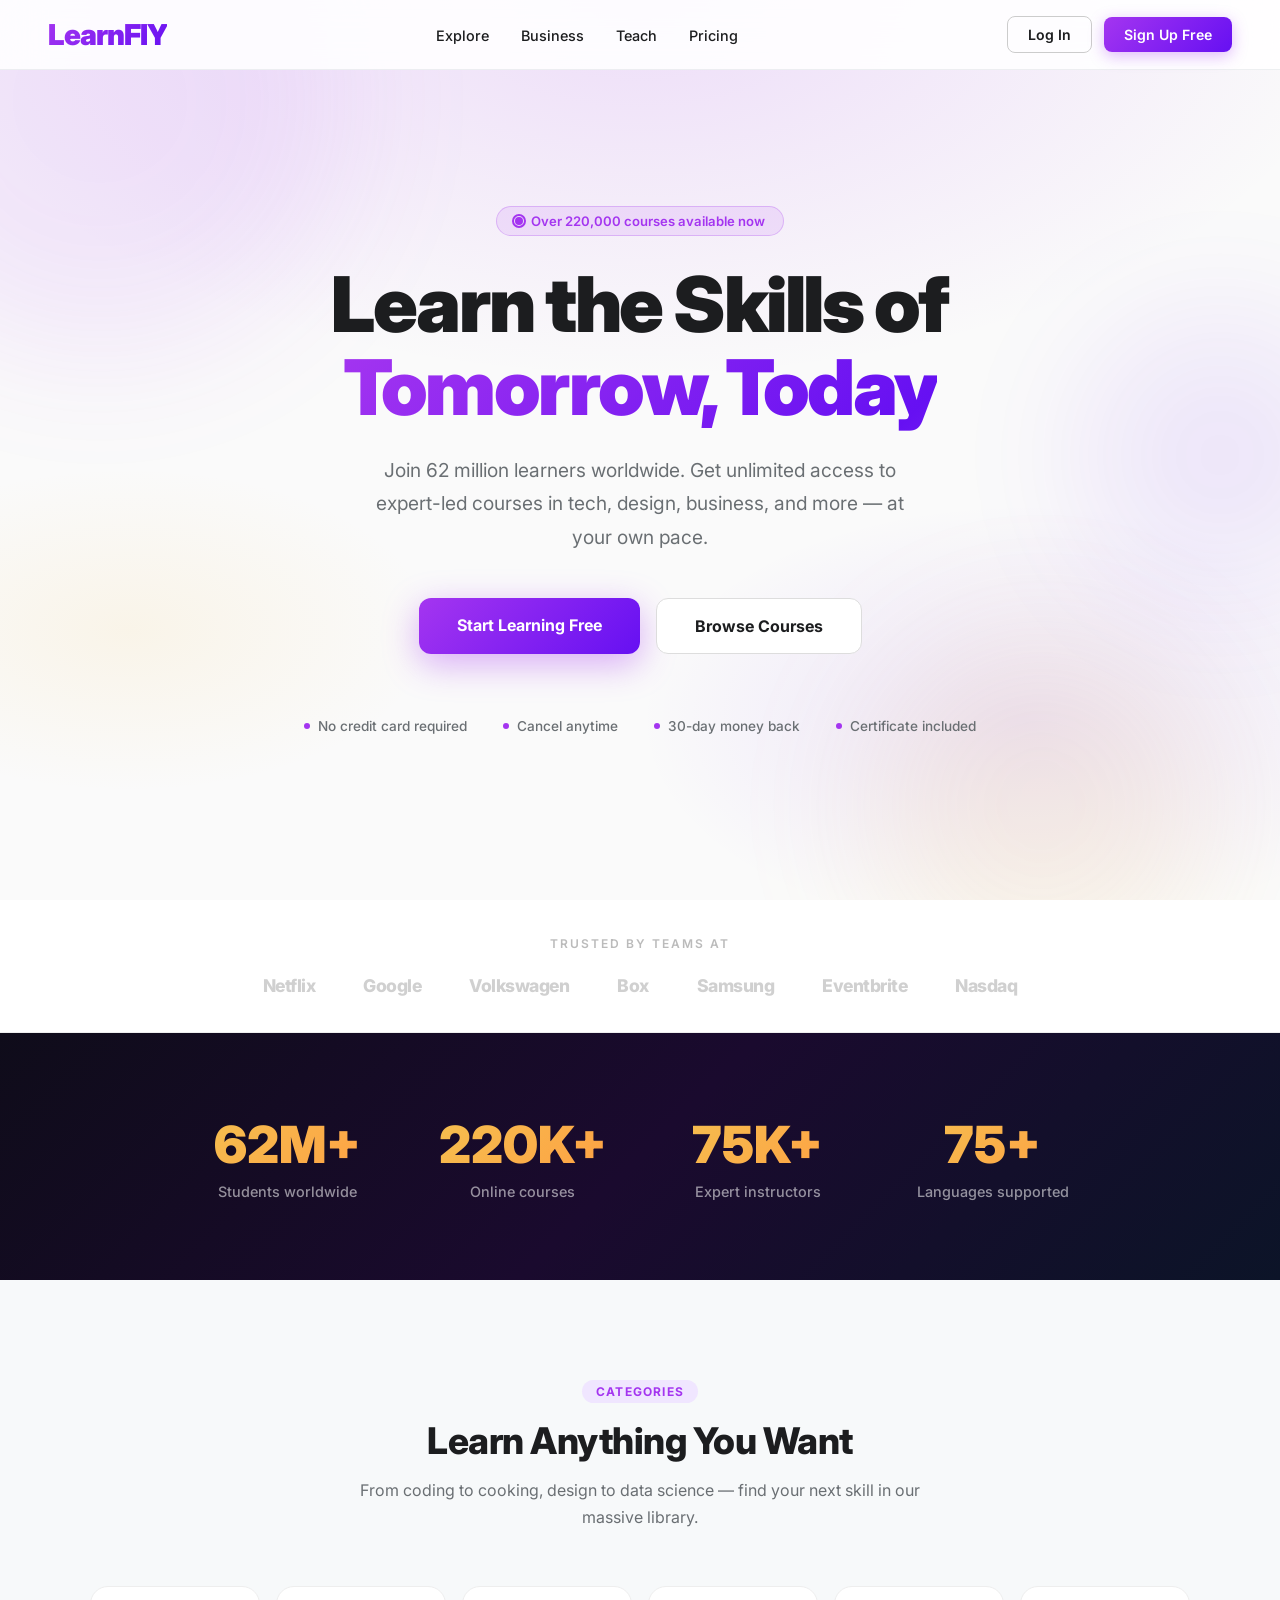
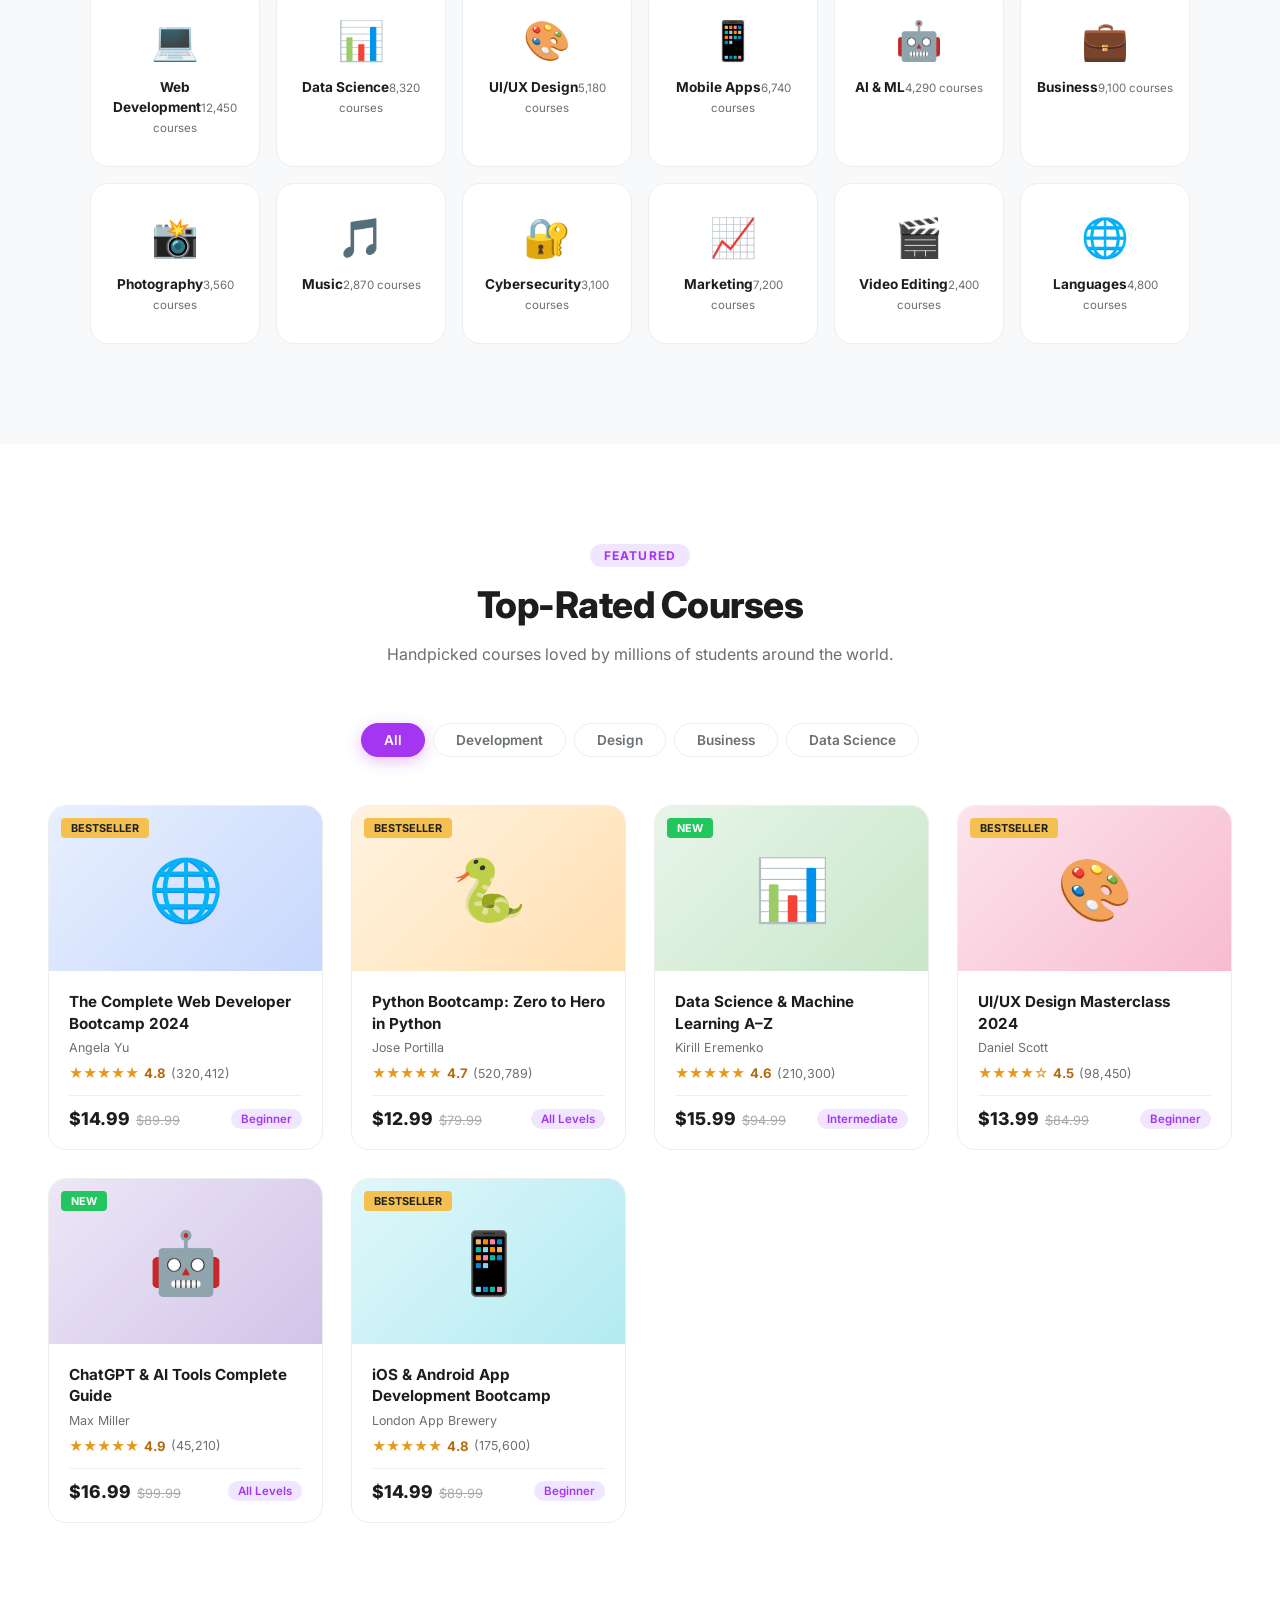
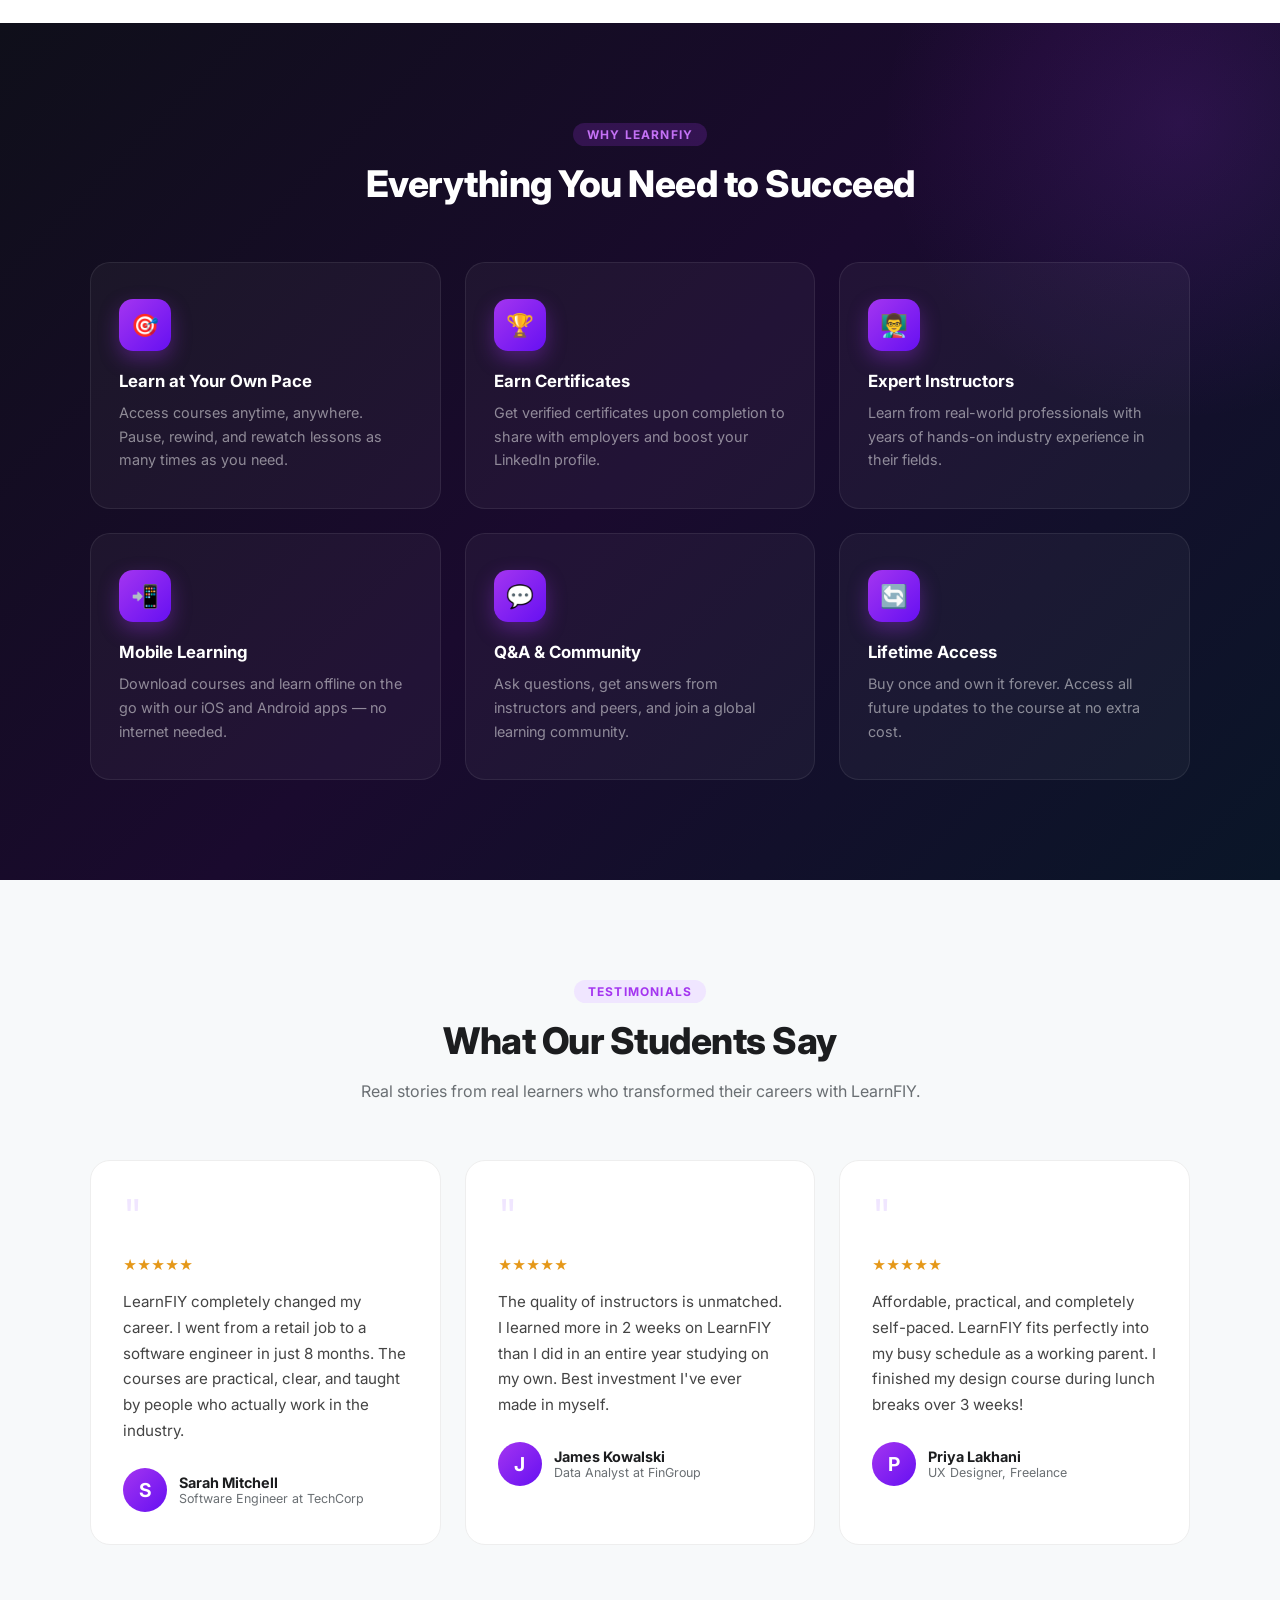
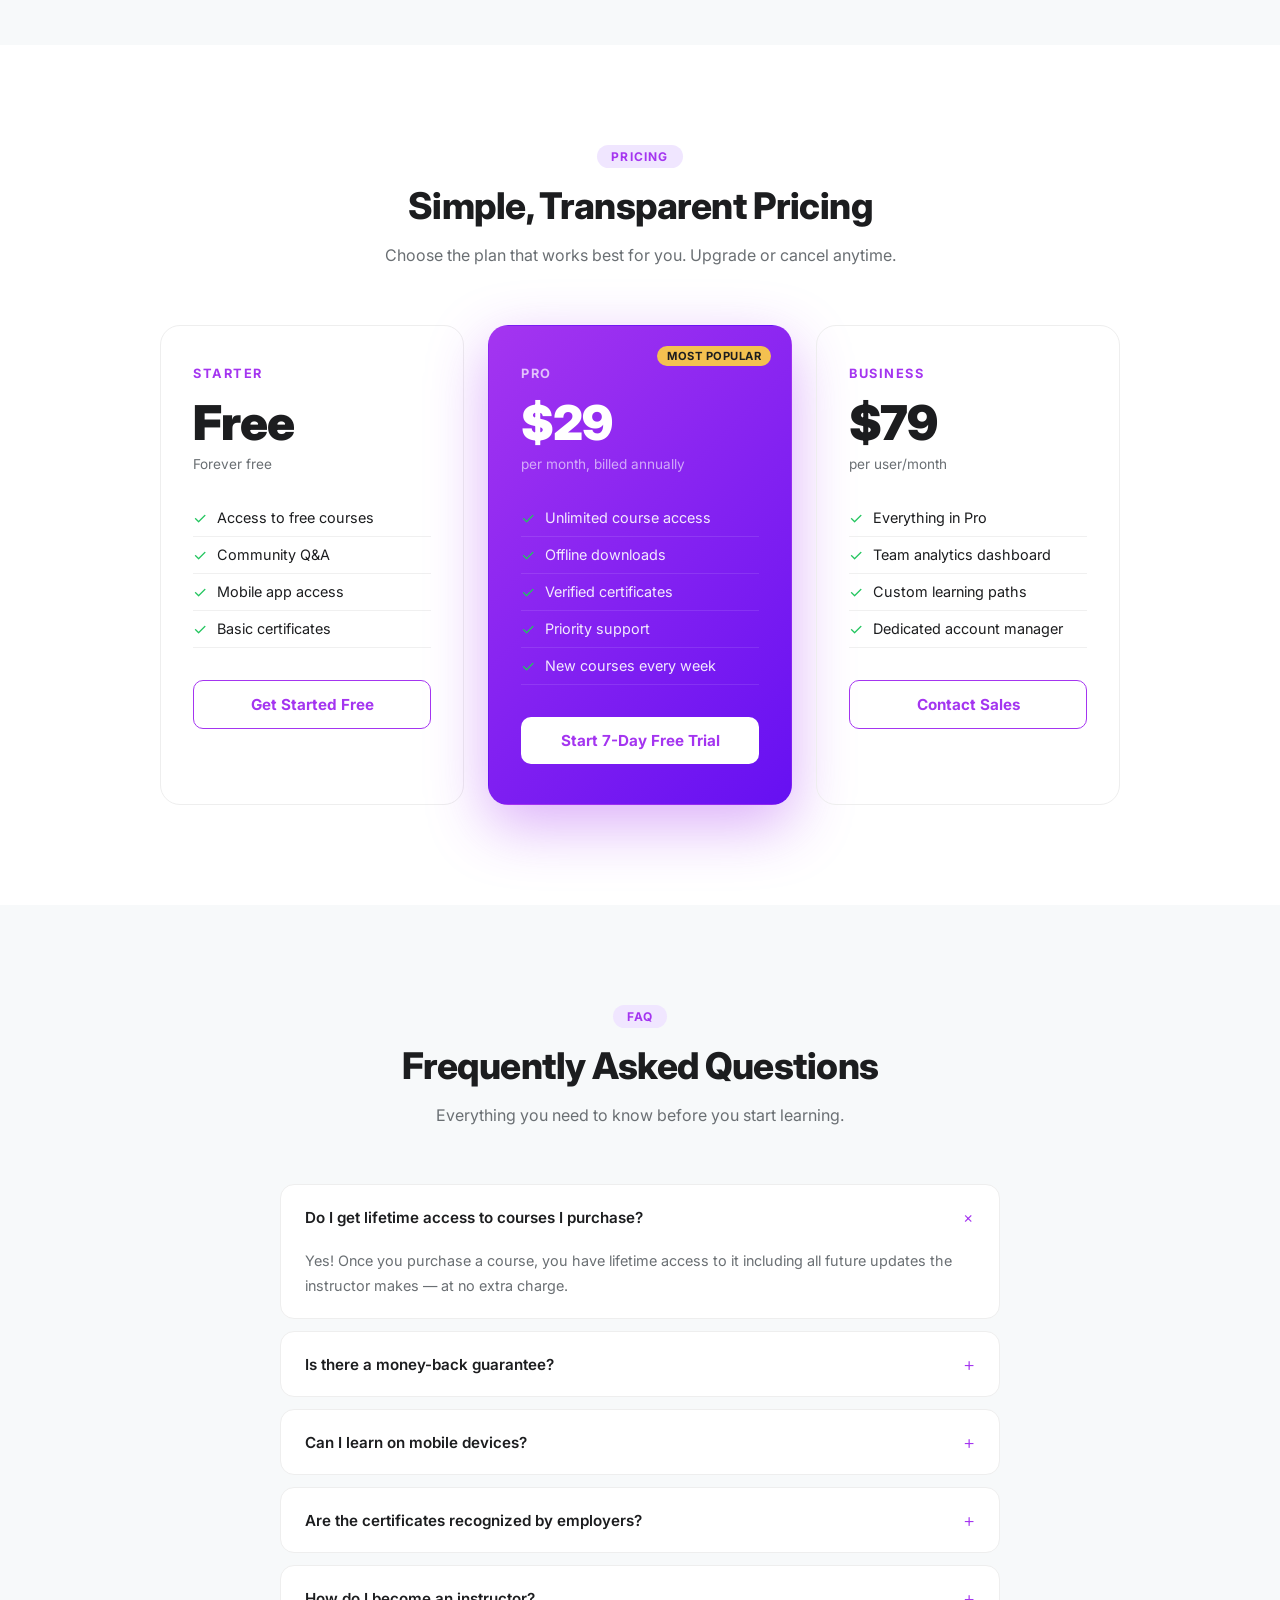
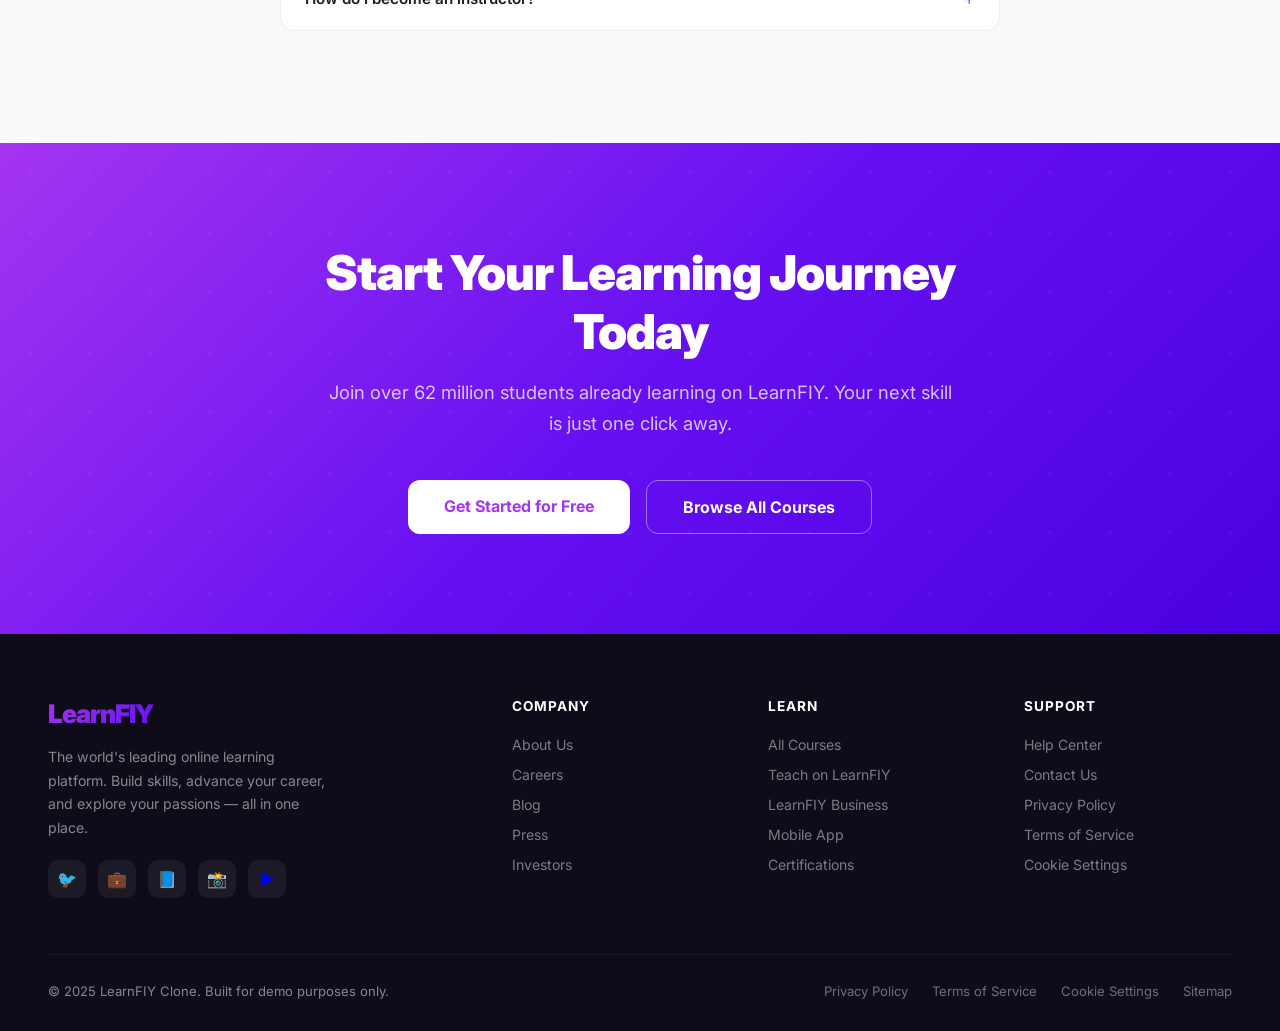
==== index.html @ b239e1ba "Organize project: move assets and pages, extract CSS/JS" ====
<!DOCTYPE html>
<html lang="en">
<head>
  <meta charset="UTF-8" />
  <meta name="viewport" content="width=device-width, initial-scale=1.0"/>
  <title>LearnFIY – Learn Without Limits</title>
  <link href="https://fonts.googleapis.com/css2?family=Inter:wght@300;400;500;600;700;800;900&display=swap" rel="stylesheet"/>
  <link rel="stylesheet" href="assets/css/styles.css">
</head>
<body>
  <nav>
    <div class="logo">LearnFIY</div>
    <ul class="nav-center">
      <li><a href="#">Explore</a></li>
      <li><a href="#">Business</a></li>
      <li><a href="#">Teach</a></li>
      <li><a href="#">Pricing</a></li>
    </ul>
    <div class="nav-right">
      <a href="pages/signup-login.html" class="btn btn-ghost">Log In</a>
      <a href="pages/signup-login.html" class="btn btn-purple">Sign Up Free</a>
    </div>
  </nav>
  <section class="hero">
    <div class="hero-bg"></div>
    <div class="blob blob-1"></div>
    <div class="blob blob-2"></div>
    <div class="blob blob-3"></div>
    <div class="hero-content">
      <div class="hero-badge">
        <span class="badge-dot"></span>
        Over 220,000 courses available now
      </div>
      <h1>Learn the Skills of<br/><span class="gradient-text">Tomorrow, Today</span></h1>
      <p>Join 62 million learners worldwide. Get unlimited access to expert-led courses in tech, design, business, and more — at your own pace.</p>
      <div class="hero-cta">
        <a href="pages/signup-login.html" class="btn-hero btn-hero-primary">Start Learning Free</a>
        <button class="btn-hero btn-hero-secondary">Browse Courses</button>
      </div>
      <div class="hero-trust">
        <div class="trust-item"><span class="trust-dot"></span> No credit card required</div>
        <div class="trust-item"><span class="trust-dot"></span> Cancel anytime</div>
        <div class="trust-item"><span class="trust-dot"></span> 30-day money back</div>
        <div class="trust-item"><span class="trust-dot"></span> Certificate included</div>
      </div>
    </div>
  </section>
  <section class="logos">
    <p class="logos-label">Trusted by teams at</p>
    <div class="logo-track">
      <span class="logo-item">Netflix</span>
      <span class="logo-item">Google</span>
      <span class="logo-item">Volkswagen</span>
      <span class="logo-item">Box</span>
      <span class="logo-item">Samsung</span>
      <span class="logo-item">Eventbrite</span>
      <span class="logo-item">Nasdaq</span>
    </div>
  </section>
  <section class="stats">
    <div class="stats-inner">
      <div class="stat-item"><h2>62M+</h2><p>Students worldwide</p></div>
      <div class="stat-item"><h2>220K+</h2><p>Online courses</p></div>
      <div class="stat-item"><h2>75K+</h2><p>Expert instructors</p></div>
      <div class="stat-item"><h2>75+</h2><p>Languages supported</p></div>
    </div>
  </section>
  <section class="categories">
    <div class="section-header">
      <span class="section-tag">Categories</span>
      <h2>Learn Anything You Want</h2>
      <p>From coding to cooking, design to data science — find your next skill in our massive library.</p>
    </div>
    <div class="category-grid">
      <div class="cat-card"><span class="cat-icon">💻</span><span class="cat-name">Web Development</span><span class="cat-count">12,450 courses</span></div>
      <div class="cat-card"><span class="cat-icon">📊</span><span class="cat-name">Data Science</span><span class="cat-count">8,320 courses</span></div>
      <div class="cat-card"><span class="cat-icon">🎨</span><span class="cat-name">UI/UX Design</span><span class="cat-count">5,180 courses</span></div>
      <div class="cat-card"><span class="cat-icon">📱</span><span class="cat-name">Mobile Apps</span><span class="cat-count">6,740 courses</span></div>
      <div class="cat-card"><span class="cat-icon">🤖</span><span class="cat-name">AI & ML</span><span class="cat-count">4,290 courses</span></div>
      <div class="cat-card"><span class="cat-icon">💼</span><span class="cat-name">Business</span><span class="cat-count">9,100 courses</span></div>
      <div class="cat-card"><span class="cat-icon">📸</span><span class="cat-name">Photography</span><span class="cat-count">3,560 courses</span></div>
      <div class="cat-card"><span class="cat-icon">🎵</span><span class="cat-name">Music</span><span class="cat-count">2,870 courses</span></div>
      <div class="cat-card"><span class="cat-icon">🔐</span><span class="cat-name">Cybersecurity</span><span class="cat-count">3,100 courses</span></div>
      <div class="cat-card"><span class="cat-icon">📈</span><span class="cat-name">Marketing</span><span class="cat-count">7,200 courses</span></div>
      <div class="cat-card"><span class="cat-icon">🎬</span><span class="cat-name">Video Editing</span><span class="cat-count">2,400 courses</span></div>
      <div class="cat-card"><span class="cat-icon">🌐</span><span class="cat-name">Languages</span><span class="cat-count">4,800 courses</span></div>
    </div>
  </section>
  <section class="courses">
    <div class="section-header">
      <span class="section-tag">Featured</span>
      <h2>Top-Rated Courses</h2>
      <p>Handpicked courses loved by millions of students around the world.</p>
    </div>
    <div class="courses-tabs">
      <button class="tab-btn active">All</button>
      <button class="tab-btn">Development</button>
      <button class="tab-btn">Design</button>
      <button class="tab-btn">Business</button>
      <button class="tab-btn">Data Science</button>
    </div>
    <div class="course-grid">

      <div class="course-card">
        <div class="course-thumb" style="background: linear-gradient(135deg,#e8f0fe,#c7d7fd);">
          <span class="badge-bestseller">Bestseller</span>🌐
        </div>
        <div class="course-info">
          <h3>The Complete Web Developer Bootcamp 2024</h3>
          <p class="instructor">Angela Yu</p>
          <div class="rating">
            <span class="stars">★★★★★</span>
            <span class="rating-num">4.8</span>
            <span class="rating-count">(320,412)</span>
          </div>
          <div class="course-footer">
            <div><span class="price">$14.99</span><span class="price-old">$89.99</span></div>
            <span class="course-level">Beginner</span>
          </div>
        </div>
      </div>

      <div class="course-card">
        <div class="course-thumb" style="background: linear-gradient(135deg,#fff3e0,#ffe0b2);">
          <span class="badge-bestseller">Bestseller</span>🐍
        </div>
        <div class="course-info">
          <h3>Python Bootcamp: Zero to Hero in Python</h3>
          <p class="instructor">Jose Portilla</p>
          <div class="rating">
            <span class="stars">★★★★★</span>
            <span class="rating-num">4.7</span>
            <span class="rating-count">(520,789)</span>
          </div>
          <div class="course-footer">
            <div><span class="price">$12.99</span><span class="price-old">$79.99</span></div>
            <span class="course-level">All Levels</span>
          </div>
        </div>
      </div>

      <div class="course-card">
        <div class="course-thumb" style="background: linear-gradient(135deg,#e8f5e9,#c8e6c9);">
          <span class="badge-new">New</span>📊
        </div>
        <div class="course-info">
          <h3>Data Science & Machine Learning A–Z</h3>
          <p class="instructor">Kirill Eremenko</p>
          <div class="rating">
            <span class="stars">★★★★★</span>
            <span class="rating-num">4.6</span>
            <span class="rating-count">(210,300)</span>
          </div>
          <div class="course-footer">
            <div><span class="price">$15.99</span><span class="price-old">$94.99</span></div>
            <span class="course-level">Intermediate</span>
          </div>
        </div>
      </div>

      <div class="course-card">
        <div class="course-thumb" style="background: linear-gradient(135deg,#fce4ec,#f8bbd0);">
          <span class="badge-bestseller">Bestseller</span>🎨
        </div>
        <div class="course-info">
          <h3>UI/UX Design Masterclass 2024</h3>
          <p class="instructor">Daniel Scott</p>
          <div class="rating">
            <span class="stars">★★★★☆</span>
            <span class="rating-num">4.5</span>
            <span class="rating-count">(98,450)</span>
          </div>
          <div class="course-footer">
            <div><span class="price">$13.99</span><span class="price-old">$84.99</span></div>
            <span class="course-level">Beginner</span>
          </div>
        </div>
      </div>

      <div class="course-card">
        <div class="course-thumb" style="background: linear-gradient(135deg,#ede7f6,#d1c4e9);">
          <span class="badge-new">New</span>🤖
        </div>
        <div class="course-info">
          <h3>ChatGPT & AI Tools Complete Guide</h3>
          <p class="instructor">Max Miller</p>
          <div class="rating">
            <span class="stars">★★★★★</span>
            <span class="rating-num">4.9</span>
            <span class="rating-count">(45,210)</span>
          </div>
          <div class="course-footer">
            <div><span class="price">$16.99</span><span class="price-old">$99.99</span></div>
            <span class="course-level">All Levels</span>
          </div>
        </div>
      </div>

      <div class="course-card">
        <div class="course-thumb" style="background: linear-gradient(135deg,#e0f7fa,#b2ebf2);">
          <span class="badge-bestseller">Bestseller</span>📱
        </div>
        <div class="course-info">
          <h3>iOS & Android App Development Bootcamp</h3>
          <p class="instructor">London App Brewery</p>
          <div class="rating">
            <span class="stars">★★★★★</span>
            <span class="rating-num">4.8</span>
            <span class="rating-count">(175,600)</span>
          </div>
          <div class="course-footer">
            <div><span class="price">$14.99</span><span class="price-old">$89.99</span></div>
            <span class="course-level">Beginner</span>
          </div>
        </div>
      </div>

    </div>
  </section>
  <section class="features">
    <div class="section-header">
      <span class="section-tag">Why LearnFIY</span>
      <h2>Everything You Need to Succeed</h2>
    </div>
    <div class="feature-grid">
      <div class="feature-card">
        <div class="feature-icon">🎯</div>
        <h3>Learn at Your Own Pace</h3>
        <p>Access courses anytime, anywhere. Pause, rewind, and rewatch lessons as many times as you need.</p>
      </div>
      <div class="feature-card">
        <div class="feature-icon">🏆</div>
        <h3>Earn Certificates</h3>
        <p>Get verified certificates upon completion to share with employers and boost your LinkedIn profile.</p>
      </div>
      <div class="feature-card">
        <div class="feature-icon">👨‍🏫</div>
        <h3>Expert Instructors</h3>
        <p>Learn from real-world professionals with years of hands-on industry experience in their fields.</p>
      </div>
      <div class="feature-card">
        <div class="feature-icon">📲</div>
        <h3>Mobile Learning</h3>
        <p>Download courses and learn offline on the go with our iOS and Android apps — no internet needed.</p>
      </div>
      <div class="feature-card">
        <div class="feature-icon">💬</div>
        <h3>Q&A & Community</h3>
        <p>Ask questions, get answers from instructors and peers, and join a global learning community.</p>
      </div>
      <div class="feature-card">
        <div class="feature-icon">🔄</div>
        <h3>Lifetime Access</h3>
        <p>Buy once and own it forever. Access all future updates to the course at no extra cost.</p>
      </div>
    </div>
  </section>
  <section class="testimonials">
    <div class="section-header">
      <span class="section-tag">Testimonials</span>
      <h2>What Our Students Say</h2>
      <p>Real stories from real learners who transformed their careers with LearnFIY.</p>
    </div>
    <div class="testimonial-grid">

      <div class="testimonial-card">
        <div class="quote-icon">"</div>
        <div class="testimonial-stars">★★★★★</div>
        <p>LearnFIY completely changed my career. I went from a retail job to a software engineer in just 8 months. The courses are practical, clear, and taught by people who actually work in the industry.</p>
        <div class="testimonial-author">
          <div class="author-avatar">S</div>
          <div>
            <div class="author-name">Sarah Mitchell</div>
            <div class="author-role">Software Engineer at TechCorp</div>
          </div>
        </div>
      </div>

      <div class="testimonial-card">
        <div class="quote-icon">"</div>
        <div class="testimonial-stars">★★★★★</div>
        <p>The quality of instructors is unmatched. I learned more in 2 weeks on LearnFIY than I did in an entire year studying on my own. Best investment I've ever made in myself.</p>
        <div class="testimonial-author">
          <div class="author-avatar">J</div>
          <div>
            <div class="author-name">James Kowalski</div>
            <div class="author-role">Data Analyst at FinGroup</div>
          </div>
        </div>
      </div>

      <div class="testimonial-card">
        <div class="quote-icon">"</div>
        <div class="testimonial-stars">★★★★★</div>
        <p>Affordable, practical, and completely self-paced. LearnFIY fits perfectly into my busy schedule as a working parent. I finished my design course during lunch breaks over 3 weeks!</p>
        <div class="testimonial-author">
          <div class="author-avatar">P</div>
          <div>
            <div class="author-name">Priya Lakhani</div>
            <div class="author-role">UX Designer, Freelance</div>
          </div>
        </div>
      </div>

    </div>
  </section>
  <section class="pricing">
    <div class="section-header">
      <span class="section-tag">Pricing</span>
      <h2>Simple, Transparent Pricing</h2>
      <p>Choose the plan that works best for you. Upgrade or cancel anytime.</p>
    </div>
    <div class="pricing-grid">

      <div class="pricing-card">
        <div class="pricing-plan">Starter</div>
        <div class="pricing-price">Free</div>
        <div class="pricing-period">Forever free</div>
        <ul class="pricing-features">
          <li><span>✓</span> Access to free courses</li>
          <li><span>✓</span> Community Q&A</li>
          <li><span>✓</span> Mobile app access</li>
          <li><span>✓</span> Basic certificates</li>
        </ul>
        <button class="btn-pricing btn-pricing-outline">Get Started Free</button>
      </div>

      <div class="pricing-card featured">
        <div class="pricing-badge">Most Popular</div>
        <div class="pricing-plan">Pro</div>
        <div class="pricing-price">$29</div>
        <div class="pricing-period">per month, billed annually</div>
        <ul class="pricing-features">
          <li><span>✓</span> Unlimited course access</li>
          <li><span>✓</span> Offline downloads</li>
          <li><span>✓</span> Verified certificates</li>
          <li><span>✓</span> Priority support</li>
          <li><span>✓</span> New courses every week</li>
        </ul>
        <button class="btn-pricing btn-pricing-white">Start 7-Day Free Trial</button>
      </div>

      <div class="pricing-card">
        <div class="pricing-plan">Business</div>
        <div class="pricing-price">$79</div>
        <div class="pricing-period">per user/month</div>
        <ul class="pricing-features">
          <li><span>✓</span> Everything in Pro</li>
          <li><span>✓</span> Team analytics dashboard</li>
          <li><span>✓</span> Custom learning paths</li>
          <li><span>✓</span> Dedicated account manager</li>
        </ul>
        <button class="btn-pricing btn-pricing-outline">Contact Sales</button>
      </div>

    </div>
  </section>
  <section class="faq">
    <div class="section-header">
      <span class="section-tag">FAQ</span>
      <h2>Frequently Asked Questions</h2>
      <p>Everything you need to know before you start learning.</p>
    </div>
    <div class="faq-list">

      <div class="faq-item open">
        <button class="faq-question" onclick="toggleFaq(this)">
          Do I get lifetime access to courses I purchase?
          <span class="faq-icon">+</span>
        </button>
        <div class="faq-answer">Yes! Once you purchase a course, you have lifetime access to it including all future updates the instructor makes — at no extra charge.</div>
      </div>

      <div class="faq-item">
        <button class="faq-question" onclick="toggleFaq(this)">
          Is there a money-back guarantee?
          <span class="faq-icon">+</span>
        </button>
        <div class="faq-answer">Absolutely. We offer a full 30-day money-back guarantee on all courses. If you're not satisfied for any reason, contact support and we'll refund you — no questions asked.</div>
      </div>

      <div class="faq-item">
        <button class="faq-question" onclick="toggleFaq(this)">
          Can I learn on mobile devices?
          <span class="faq-icon">+</span>
        </button>
        <div class="faq-answer">Yes! Our iOS and Android apps let you stream or download courses and learn anywhere — even without internet access.</div>
      </div>

      <div class="faq-item">
        <button class="faq-question" onclick="toggleFaq(this)">
          Are the certificates recognized by employers?
          <span class="faq-icon">+</span>
        </button>
        <div class="faq-answer">Our certificates of completion are widely recognized and can be shared on LinkedIn, added to your resume, or sent directly to employers to showcase your new skills.</div>
      </div>

      <div class="faq-item">
        <button class="faq-question" onclick="toggleFaq(this)">
          How do I become an instructor?
          <span class="faq-icon">+</span>
        </button>
        <div class="faq-answer">Anyone can teach on LearnFIY. Simply sign up as an instructor, create your course content, and publish it. Our instructor support team will guide you every step of the way.</div>
      </div>

    </div>
  </section>
  <section class="cta">
    <div class="cta-content">
      <h2>Start Your Learning Journey Today</h2>
      <p>Join over 62 million students already learning on LearnFIY. Your next skill is just one click away.</p>
      <div class="cta-btns">
        <a href="pages/signup-login.html" class="btn-cta-white">Get Started for Free</a>
        <button class="btn-cta-outline">Browse All Courses</button>
      </div>
    </div>
  </section>
  <footer>
    <div class="footer-top">
      <div class="footer-brand">
        <div class="logo">LearnFIY</div>
        <p>The world's leading online learning platform. Build skills, advance your career, and explore your passions — all in one place.</p>
        <div class="footer-socials">
          <a class="social-btn" href="#">🐦</a>
          <a class="social-btn" href="#">💼</a>
          <a class="social-btn" href="#">📘</a>
          <a class="social-btn" href="#">📸</a>
          <a class="social-btn" href="#">▶️</a>
        </div>
      </div>
      <div class="footer-col">
        <h4>Company</h4>
        <ul>
          <li><a href="#">About Us</a></li>
          <li><a href="#">Careers</a></li>
          <li><a href="#">Blog</a></li>
          <li><a href="#">Press</a></li>
          <li><a href="#">Investors</a></li>
        </ul>
      </div>
      <div class="footer-col">
        <h4>Learn</h4>
        <ul>
          <li><a href="#">All Courses</a></li>
          <li><a href="#">Teach on LearnFIY</a></li>
          <li><a href="#">LearnFIY Business</a></li>
          <li><a href="#">Mobile App</a></li>
          <li><a href="#">Certifications</a></li>
        </ul>
      </div>
      <div class="footer-col">
        <h4>Support</h4>
        <ul>
          <li><a href="#">Help Center</a></li>
          <li><a href="#">Contact Us</a></li>
          <li><a href="#">Privacy Policy</a></li>
          <li><a href="#">Terms of Service</a></li>
          <li><a href="#">Cookie Settings</a></li>
        </ul>
      </div>
    </div>
      <div class="footer-bottom">
      <p>&copy; 2025 LearnFIY Clone. Built for demo purposes only.</p>
       <div class="footer-bottom-links">
        <a href="#">Privacy Policy</a>
        <a href="#">Terms of Service</a>
        <a href="#">Cookie Settings</a>
        <a href="#">Sitemap</a>
      </div>
    </div>
  </footer>

  <script src="assets/js/script.js"></script>

</body>
</html>
---- assets/css/styles.css ----
:root {
  --purple: #a435f0;
  --purple-dark: #7600bc;
  --purple-light: #f0e6ff;
  --yellow: #f4c150;
  --dark: #1c1d1f;
  --gray: #6a6f73;
  --light: #f7f9fa;
  --white: #ffffff;
}

* { margin: 0; padding: 0; box-sizing: border-box; }
html { scroll-behavior: smooth; }
body { font-family: 'Inter', sans-serif; color: var(--dark); overflow-x: hidden; }
::-webkit-scrollbar { width: 6px; }
::-webkit-scrollbar-track { background: #f1f1f1; }
::-webkit-scrollbar-thumb { background: var(--purple); border-radius: 10px; }

/* NAV */
nav {
  position: fixed; top: 0; left: 0; right: 0; z-index: 1000;
  display: flex; align-items: center; justify-content: space-between;
  padding: 0 48px; height: 70px;
  background: rgba(255,255,255,0.88);
  backdrop-filter: blur(20px);
  border-bottom: 1px solid rgba(209,215,220,0.4);
}
.logo {
  font-size: 1.8rem; font-weight: 900; letter-spacing: -1px;
  background: linear-gradient(135deg, var(--purple), #6610f2);
  -webkit-background-clip: text; -webkit-text-fill-color: transparent;
}
.nav-center { display: flex; gap: 32px; list-style: none; }
.nav-center a {
  text-decoration: none; color: var(--dark); font-size: 0.9rem;
  font-weight: 500; position: relative; transition: color 0.2s;
}
.nav-center a::after {
  content: ''; position: absolute; bottom: -4px; left: 0;
  width: 0; height: 2px; background: var(--purple); transition: width 0.3s;
}
.nav-center a:hover { color: var(--purple); }
.nav-center a:hover::after { width: 100%; }
.nav-right { display: flex; align-items: center; gap: 12px; }
.btn {
  padding: 9px 20px; border-radius: 8px; font-size: 0.88rem;
  font-weight: 600; cursor: pointer; transition: all 0.25s;
  border: none; font-family: 'Inter', sans-serif;
  text-decoration: none;
  display: inline-block;
}
.btn-ghost { background: transparent; color: var(--dark); border: 1.5px solid #ccc; }
.btn-ghost:hover { border-color: var(--purple); color: var(--purple); }
.btn-purple {
  background: linear-gradient(135deg, var(--purple), #6610f2);
  color: #fff; box-shadow: 0 4px 15px rgba(164,53,240,0.35);
}
.btn-purple:hover { transform: translateY(-2px); box-shadow: 0 8px 25px rgba(164,53,240,0.5); }

/* HERO */
.hero {
  min-height: 100vh; display: flex; align-items: center;
  justify-content: center; text-align: center;
  position: relative; padding: 120px 40px 80px; overflow: hidden;
}
.hero-bg {
  position: absolute; inset: 0;
  background:
    radial-gradient(ellipse 80% 60% at 50% 0%, rgba(164,53,240,0.15) 0%, transparent 70%),
    radial-gradient(ellipse 50% 40% at 80% 80%, rgba(102,16,242,0.1) 0%, transparent 60%),
    radial-gradient(ellipse 40% 30% at 10% 70%, rgba(244,193,80,0.1) 0%, transparent 60%),
    #fafafa;
}
.blob {
  position: absolute; border-radius: 50%; filter: blur(70px);
  opacity: 0.35; animation: float 8s ease-in-out infinite;
}
.blob-1 { width: 500px; height: 500px; background: rgba(164,53,240,0.3); top: -150px; left: -150px; }
.blob-2 { width: 350px; height: 350px; background: rgba(244,193,80,0.35); bottom: -80px; right: 5%; animation-delay: -4s; }
.blob-3 { width: 280px; height: 280px; background: rgba(102,16,242,0.25); top: 35%; right: -80px; animation-delay: -2s; }

@keyframes float {
  0%, 100% { transform: translateY(0) scale(1); }
  50% { transform: translateY(-30px) scale(1.05); }
}
@keyframes fadeUp {
  from { opacity: 0; transform: translateY(30px); }
  to { opacity: 1; transform: translateY(0); }
}
@keyframes fadeDown {
  from { opacity: 0; transform: translateY(-20px); }
  to { opacity: 1; transform: translateY(0); }
}
@keyframes pulse-ring {
  0% { transform: scale(1); opacity: 0.5; }
  100% { transform: scale(1.5); opacity: 0; }
}
@keyframes shimmer {
  0% { background-position: -200% center; }
  100% { background-position: 200% center; }
}

.hero-content { position: relative; z-index: 2; max-width: 860px; }
.hero-badge {
  display: inline-flex; align-items: center; gap: 8px;
  background: rgba(164,53,240,0.1); border: 1px solid rgba(164,53,240,0.25);
  color: var(--purple); padding: 6px 18px; border-radius: 50px;
  font-size: 0.82rem; font-weight: 600; margin-bottom: 28px;
  animation: fadeDown 0.6s ease;
}
.badge-dot {
  width: 8px; height: 8px; background: var(--purple);
  border-radius: 50%; position: relative;
}
.badge-dot::after {
  content: ''; position: absolute; inset: -3px;
  border-radius: 50%; border: 2px solid var(--purple);
  animation: pulse-ring 1.5s infinite;
}
.hero h1 {
  font-size: clamp(2.8rem, 6vw, 5.2rem); font-weight: 900;
  line-height: 1.08; letter-spacing: -2.5px; margin-bottom: 24px;
  animation: fadeUp 0.7s ease 0.1s both;
}
.gradient-text {
  background: linear-gradient(135deg, var(--purple) 0%, #6610f2 50%, #c471f5 100%);
  -webkit-background-clip: text; -webkit-text-fill-color: transparent;
  background-size: 200% auto; animation: shimmer 4s linear infinite;
}
.hero p {
  font-size: 1.2rem; color: var(--gray); max-width: 560px;
  margin: 0 auto 44px; line-height: 1.75;
  animation: fadeUp 0.7s ease 0.2s both;
}
.hero-cta {
  display: flex; gap: 16px; justify-content: center;
  flex-wrap: wrap; animation: fadeUp 0.7s ease 0.3s both;
}
.btn-hero {
  padding: 17px 38px; font-size: 1rem; font-weight: 700;
  border-radius: 12px; cursor: pointer; transition: all 0.3s;
  border: none; font-family: 'Inter', sans-serif;
  text-decoration: none;
  display: inline-block;
}
.btn-hero-primary {
  background: linear-gradient(135deg, var(--purple), #6610f2);
  color: #fff; box-shadow: 0 10px 35px rgba(164,53,240,0.4);
}
.btn-hero-primary:hover { transform: translateY(-3px); box-shadow: 0 18px 45px rgba(164,53,240,0.55); }
.btn-hero-secondary { background: #fff; color: var(--dark); border: 1.5px solid #ddd; }
.btn-hero-secondary:hover { border-color: var(--purple); color: var(--purple); transform: translateY(-3px); }

.hero-trust {
  margin-top: 64px; display: flex; justify-content: center;
  align-items: center; gap: 36px; flex-wrap: wrap;
  animation: fadeUp 0.7s ease 0.5s both;
}
.trust-item { display: flex; align-items: center; gap: 8px; font-size: 0.85rem; color: var(--gray); font-weight: 500; }
.trust-dot { width: 6px; height: 6px; background: var(--purple); border-radius: 50%; }

/* LOGOS */
.logos { padding: 36px 48px; background: #fff; border-bottom: 1px solid #eee; }
.logos-label {
  text-align: center; font-size: 0.75rem; text-transform: uppercase;
  letter-spacing: 2px; color: #bbb; font-weight: 600; margin-bottom: 24px;
}
.logo-track { display: flex; gap: 48px; justify-content: center; align-items: center; flex-wrap: wrap; }
.logo-item {
  font-size: 1.1rem; font-weight: 800; color: #d0d0d0;
  letter-spacing: -0.5px; transition: all 0.25s; cursor: default;
}
.logo-item:hover { color: var(--purple); transform: scale(1.08); }

/* STATS */
.stats {
  padding: 80px 48px;
  background: linear-gradient(135deg, #0f0c1a 0%, #1a0a2e 50%, #0c1428 100%);
  position: relative; overflow: hidden;
}
.stats-inner {
  position: relative; z-index: 1;
  display: grid; grid-template-columns: repeat(auto-fit, minmax(180px, 1fr));
  gap: 40px; max-width: 900px; margin: 0 auto; text-align: center;
}
.stat-item h2 {
  font-size: 3.2rem; font-weight: 900; margin-bottom: 8px;
  background: linear-gradient(135deg, var(--yellow), #ff9f43);
  -webkit-background-clip: text; -webkit-text-fill-color: transparent;
}
.stat-item p { color: rgba(255,255,255,0.55); font-size: 0.9rem; font-weight: 500; }

/* SECTION HEADER */
.section-header { text-align: center; max-width: 600px; margin: 0 auto 56px; }
.section-tag {
  display: inline-block; background: var(--purple-light); color: var(--purple);
  padding: 4px 14px; border-radius: 50px; font-size: 0.75rem;
  font-weight: 700; text-transform: uppercase; letter-spacing: 1.2px; margin-bottom: 16px;
}
.section-header h2 { font-size: 2.3rem; font-weight: 800; letter-spacing: -0.5px; line-height: 1.2; margin-bottom: 14px; }
.section-header p { color: var(--gray); font-size: 1rem; line-height: 1.65; }

/* CATEGORIES */
.categories { padding: 100px 48px; background: var(--light); }
.category-grid {
  display: grid; grid-template-columns: repeat(auto-fit, minmax(155px, 1fr));
  gap: 16px; max-width: 1100px; margin: 0 auto;
}
.cat-card {
  background: #fff; border: 1.5px solid #eee; border-radius: 18px;
  padding: 30px 16px; text-align: center; cursor: pointer;
  transition: all 0.35s ease; position: relative; overflow: hidden;
}
.cat-card::before {
  content: ''; position: absolute; inset: 0;
  background: linear-gradient(135deg, var(--purple), #6610f2);
  opacity: 0; transition: opacity 0.35s ease;
}
.cat-card:hover::before { opacity: 1; }
.cat-card:hover { transform: translateY(-8px); box-shadow: 0 24px 48px rgba(164,53,240,0.28); border-color: transparent; }
.cat-icon { font-size: 2.4rem; margin-bottom: 12px; position: relative; z-index: 1; display: block; }
.cat-name { font-size: 0.85rem; font-weight: 700; position: relative; z-index: 1; transition: color 0.3s; }
.cat-count { font-size: 0.72rem; color: var(--gray); position: relative; z-index: 1; margin-top: 4px; transition: color 0.3s; }
.cat-card:hover .cat-name, .cat-card:hover .cat-count { color: #fff; }

/* COURSES */
.courses { padding: 100px 48px; background: #fff; }
.courses-tabs { display: flex; gap: 8px; justify-content: center; margin-bottom: 48px; flex-wrap: wrap; }
.tab-btn {
  padding: 8px 22px; border-radius: 50px; border: 1.5px solid #eee;
  background: #fff; font-size: 0.85rem; font-weight: 600;
  cursor: pointer; transition: all 0.25s; font-family: 'Inter', sans-serif; color: var(--gray);
}
.tab-btn.active, .tab-btn:hover { background: var(--purple); color: #fff; border-color: var(--purple); box-shadow: 0 4px 15px rgba(164,53,240,0.3); }
.course-grid {
  display: grid; grid-template-columns: repeat(auto-fit, minmax(265px, 1fr));
  gap: 28px; max-width: 1200px; margin: 0 auto;
}
.course-card {
  border-radius: 18px; overflow: hidden; border: 1px solid #eee;
  background: #fff; transition: all 0.35s ease; cursor: pointer;
}
.course-card:hover { transform: translateY(-10px); box-shadow: 0 30px 70px rgba(0,0,0,0.12); border-color: transparent; }
.course-thumb {
  height: 165px; display: flex; align-items: center; justify-content: center;
  font-size: 3.8rem; position: relative;
}
.badge-bestseller {
  position: absolute; top: 12px; left: 12px; z-index: 3;
  background: var(--yellow); color: var(--dark); font-size: 0.68rem;
  font-weight: 700; padding: 3px 10px; border-radius: 4px; text-transform: uppercase;
}
.badge-new {
  position: absolute; top: 12px; left: 12px; z-index: 3;
  background: #22c55e; color: #fff; font-size: 0.68rem;
  font-weight: 700; padding: 3px 10px; border-radius: 4px; text-transform: uppercase;
}
.course-info { padding: 20px; }
.course-info h3 { font-size: 0.95rem; font-weight: 700; line-height: 1.4; margin-bottom: 6px; }
.course-info .instructor { font-size: 0.78rem; color: var(--gray); margin-bottom: 10px; }
.rating { display: flex; align-items: center; gap: 5px; margin-bottom: 14px; }
.stars { color: #e59819; font-size: 0.85rem; }
.rating-num { font-size: 0.82rem; font-weight: 700; color: #b4690e; }
.rating-count { font-size: 0.78rem; color: var(--gray); }
.course-footer { display: flex; justify-content: space-between; align-items: center; padding-top: 12px; border-top: 1px solid #f0f0f0; }
.price { font-size: 1.1rem; font-weight: 800; }
.price-old { font-size: 0.8rem; color: #aaa; text-decoration: line-through; margin-left: 6px; }
.course-level { font-size: 0.72rem; background: var(--purple-light); color: var(--purple); padding: 3px 10px; border-radius: 50px; font-weight: 600; }

/* FEATURES */
.features {
  padding: 100px 48px;
  background: linear-gradient(135deg, #0f0f1a 0%, #1a0a2e 50%, #0a1628 100%);
  position: relative; overflow: hidden;
}
.features::before {
  content: ''; position: absolute;
  width: 600px; height: 600px;
  background: radial-gradient(circle, rgba(164,53,240,0.15) 0%, transparent 70%);
  top: -200px; right: -200px; border-radius: 50%;
}
.features .section-header h2 { color: #fff; }
.features .section-tag { background: rgba(164,53,240,0.2); color: #c471f5; }
.feature-grid {
  display: grid; grid-template-columns: repeat(auto-fit, minmax(280px, 1fr));
  gap: 24px; max-width: 1100px; margin: 0 auto; position: relative; z-index: 1;
}
.feature-card {
  background: rgba(255,255,255,0.04); border: 1px solid rgba(255,255,255,0.08);
  border-radius: 20px; padding: 36px 28px; transition: all 0.3s ease;
}
.feature-card:hover {
  background: rgba(164,53,240,0.1); border-color: rgba(164,53,240,0.3);
  transform: translateY(-4px);
}
.feature-icon {
  width: 52px; height: 52px;
  background: linear-gradient(135deg, var(--purple), #6610f2);
  border-radius: 14px; display: flex; align-items: center;
  justify-content: center; font-size: 1.4rem; margin-bottom: 20px;
  box-shadow: 0 8px 20px rgba(164,53,240,0.35);
}
.feature-card h3 { color: #fff; font-size: 1.05rem; font-weight: 700; margin-bottom: 10px; }
.feature-card p { color: rgba(255,255,255,0.5); font-size: 0.9rem; line-height: 1.65; }

/* TESTIMONIALS */
.testimonials { padding: 100px 48px; background: var(--light); }
.testimonial-grid {
  display: grid; grid-template-columns: repeat(auto-fit, minmax(300px, 1fr));
  gap: 24px; max-width: 1100px; margin: 0 auto;
}
.testimonial-card {
  background: #fff; border-radius: 20px; padding: 32px;
  border: 1px solid #eee; transition: all 0.3s ease; position: relative;
}
.testimonial-card:hover { transform: translateY(-6px); box-shadow: 0 24px 60px rgba(0,0,0,0.09); }
.quote-icon { font-size: 3rem; color: var(--purple-light); line-height: 1; margin-bottom: 16px; }
.testimonial-card p { font-size: 0.95rem; color: #444; line-height: 1.7; margin-bottom: 24px; }
.testimonial-author { display: flex; align-items: center; gap: 12px; }
.author-avatar {
  width: 44px; height: 44px; border-radius: 50%;
  display: flex; align-items: center; justify-content: center;
  font-size: 1.2rem; font-weight: 700; color: #fff;
  background: linear-gradient(135deg, var(--purple), #6610f2);
}
.author-name { font-size: 0.9rem; font-weight: 700; }
.author-role { font-size: 0.78rem; color: var(--gray); }
.testimonial-stars { color: #e59819; font-size: 0.85rem; margin-bottom: 16px; }

/* PRICING */
.pricing {
  padding: 100px 48px; background: #fff;
}
.pricing-grid {
  display: grid; grid-template-columns: repeat(auto-fit, minmax(280px, 1fr));
  gap: 24px; max-width: 960px; margin: 0 auto;
}
.pricing-card {
  border-radius: 20px; padding: 40px 32px; border: 1.5px solid #eee;
  transition: all 0.3s ease; position: relative; overflow: hidden;
}
.pricing-card:hover { transform: translateY(-6px); box-shadow: 0 24px 60px rgba(0,0,0,0.1); }
.pricing-card.featured {
  background: linear-gradient(135deg, var(--purple), #6610f2);
  border-color: transparent; color: #fff;
  box-shadow: 0 20px 60px rgba(164,53,240,0.4);
}
.pricing-badge {
  position: absolute; top: 20px; right: 20px;
  background: var(--yellow); color: var(--dark);
  font-size: 0.7rem; font-weight: 700; padding: 3px 10px;
  border-radius: 50px; text-transform: uppercase; letter-spacing: 0.5px;
}
.pricing-plan { font-size: 0.8rem; font-weight: 700; text-transform: uppercase; letter-spacing: 1.5px; color: var(--purple); margin-bottom: 12px; }
.pricing-card.featured .pricing-plan { color: rgba(255,255,255,0.7); }
.pricing-price { font-size: 3rem; font-weight: 900; letter-spacing: -1px; margin-bottom: 4px; }
.pricing-period { font-size: 0.85rem; color: var(--gray); margin-bottom: 28px; }
.pricing-card.featured .pricing-period { color: rgba(255,255,255,0.6); }
.pricing-features { list-style: none; margin-bottom: 32px; }
.pricing-features li {
  display: flex; align-items: center; gap: 10px;
  font-size: 0.9rem; padding: 8px 0; border-bottom: 1px solid #f0f0f0;
}
.pricing-card.featured .pricing-features li { border-bottom-color: rgba(255,255,255,0.1); }
.pricing-features li span { color: #22c55e; font-size: 1rem; }
.pricing-card.featured .pricing-features li { color: rgba(255,255,255,0.9); }
.btn-pricing {
  width: 100%; padding: 14px; border-radius: 10px; font-size: 0.95rem;
  font-weight: 700; cursor: pointer; transition: all 0.3s; border: none;
  font-family: 'Inter', sans-serif;
}
.btn-pricing-outline {
  background: transparent; border: 1.5px solid var(--purple); color: var(--purple);
}
.btn-pricing-outline:hover { background: var(--purple); color: #fff; }
.btn-pricing-white { background: #fff; color: var(--purple); }
.btn-pricing-white:hover { background: var(--purple-light); }

/* FAQ */
.faq { padding: 100px 48px; background: var(--light); }
.faq-list { max-width: 720px; margin: 0 auto; }
.faq-item {
  background: #fff; border-radius: 14px; margin-bottom: 12px;
  border: 1px solid #eee; overflow: hidden; transition: all 0.3s;
}
.faq-item:hover { border-color: var(--purple); }
.faq-question {
  width: 100%; padding: 20px 24px; display: flex; justify-content: space-between;
  align-items: center; background: none; border: none; cursor: pointer;
  font-family: 'Inter', sans-serif; font-size: 0.95rem; font-weight: 600;
  color: var(--dark); text-align: left;
}
.faq-icon { font-size: 1.2rem; color: var(--purple); font-weight: 300; transition: transform 0.3s; }
.faq-answer { padding: 0 24px 20px; font-size: 0.9rem; color: var(--gray); line-height: 1.7; display: none; }
.faq-item.open .faq-answer { display: block; }
.faq-item.open .faq-icon { transform: rotate(45deg); }

/* CTA */
.cta {
  padding: 100px 48px; text-align: center;
  background: linear-gradient(135deg, var(--purple) 0%, #6610f2 50%, #4a00e0 100%);
  position: relative; overflow: hidden;
}
.cta::before {
  content: ''; position: absolute; inset: 0;
  background: url("data:image/svg+xml,%3Csvg width='60' height='60' viewBox='0 0 60 60' xmlns='http://www.w3.org/2000/svg'%3E%3Cg fill='%23ffffff' fill-opacity='0.04'%3E%3Ccircle cx='30' cy='30' r='2'/%3E%3C/g%3E%3C/svg%3E");
}
.cta-content { position: relative; z-index: 1; max-width: 640px; margin: 0 auto; }
.cta h2 { font-size: 3rem; font-weight: 900; color: #fff; letter-spacing: -1px; margin-bottom: 16px; }
.cta p { font-size: 1.15rem; color: rgba(255,255,255,0.75); margin-bottom: 40px; line-height: 1.7; }
.cta-btns { display: flex; gap: 16px; justify-content: center; flex-wrap: wrap; }
.btn-cta-white {
  padding: 16px 36px; background: #fff; color: var(--purple);
  border: none; border-radius: 12px; font-size: 1rem; font-weight: 700;
  cursor: pointer; transition: all 0.3s; font-family: 'Inter', sans-serif;
  text-decoration: none;
  display: inline-block;
}
.btn-cta-white:hover { transform: translateY(-3px); box-shadow: 0 12px 30px rgba(0,0,0,0.2); }
.btn-cta-outline {
  padding: 16px 36px; background: transparent; color: #fff;
  border: 1.5px solid rgba(255,255,255,0.4); border-radius: 12px;
  font-size: 1rem; font-weight: 700; cursor: pointer;
  transition: all 0.3s; font-family: 'Inter', sans-serif;
}
.btn-cta-outline:hover { background: rgba(255,255,255,0.1); border-color: #fff; transform: translateY(-3px); }

/* FOOTER */
footer {
  background: #0f0c1a; color: rgba(255,255,255,0.5);
  padding: 64px 48px 32px;
}
.footer-top {
  display: grid; grid-template-columns: 2fr 1fr 1fr 1fr;
  gap: 48px; margin-bottom: 56px;
}
.footer-brand .logo { font-size: 1.6rem; display: inline-block; margin-bottom: 16px; }
.footer-brand p { font-size: 0.88rem; line-height: 1.7; max-width: 280px; }
.footer-socials { display: flex; gap: 12px; margin-top: 20px; }
.social-btn {
  width: 38px; height: 38px; background: rgba(255,255,255,0.06);
  border-radius: 10px; display: flex; align-items: center;
  justify-content: center; font-size: 1rem; cursor: pointer;
  transition: all 0.25s; text-decoration: none;
}
.social-btn:hover { background: var(--purple); transform: translateY(-2px); }
.footer-col h4 { color: #fff; font-size: 0.85rem; font-weight: 700; margin-bottom: 20px; text-transform: uppercase; letter-spacing: 1px; }
.footer-col ul { list-style: none; }
.footer-col ul li { margin-bottom: 10px; }
.footer-col ul li a { color: rgba(255,255,255,0.45); text-decoration: none; font-size: 0.88rem; transition: color 0.2s; }
.footer-col ul li a:hover { color: var(--purple); }
.footer-bottom {
  border-top: 1px solid rgba(255,255,255,0.06);
  padding-top: 28px; display: flex;
  justify-content: space-between; align-items: center; flex-wrap: wrap; gap: 16px;
}
.footer-bottom p { font-size: 0.82rem; }
.footer-bottom-links { display: flex; gap: 24px; }
.footer-bottom-links a { color: rgba(255,255,255,0.4); text-decoration: none; font-size: 0.82rem; transition: color 0.2s; }
.footer-bottom-links a:hover { color: var(--purple); }

/* RESPONSIVE */
@media (max-width: 768px) {
  nav { padding: 0 20px; }
  .nav-center { display: none; }
  .hero h1 { font-size: 2.4rem; letter-spacing: -1px; }
  .categories, .courses, .features, .testimonials, .pricing, .faq, .cta { padding: 60px 20px; }
  .stats { padding: 60px 20px; }
  .logos { padding: 24px 20px; }
  .footer-top { grid-template-columns: 1fr 1fr; gap: 32px; }
  .cta h2 { font-size: 2rem; }
}
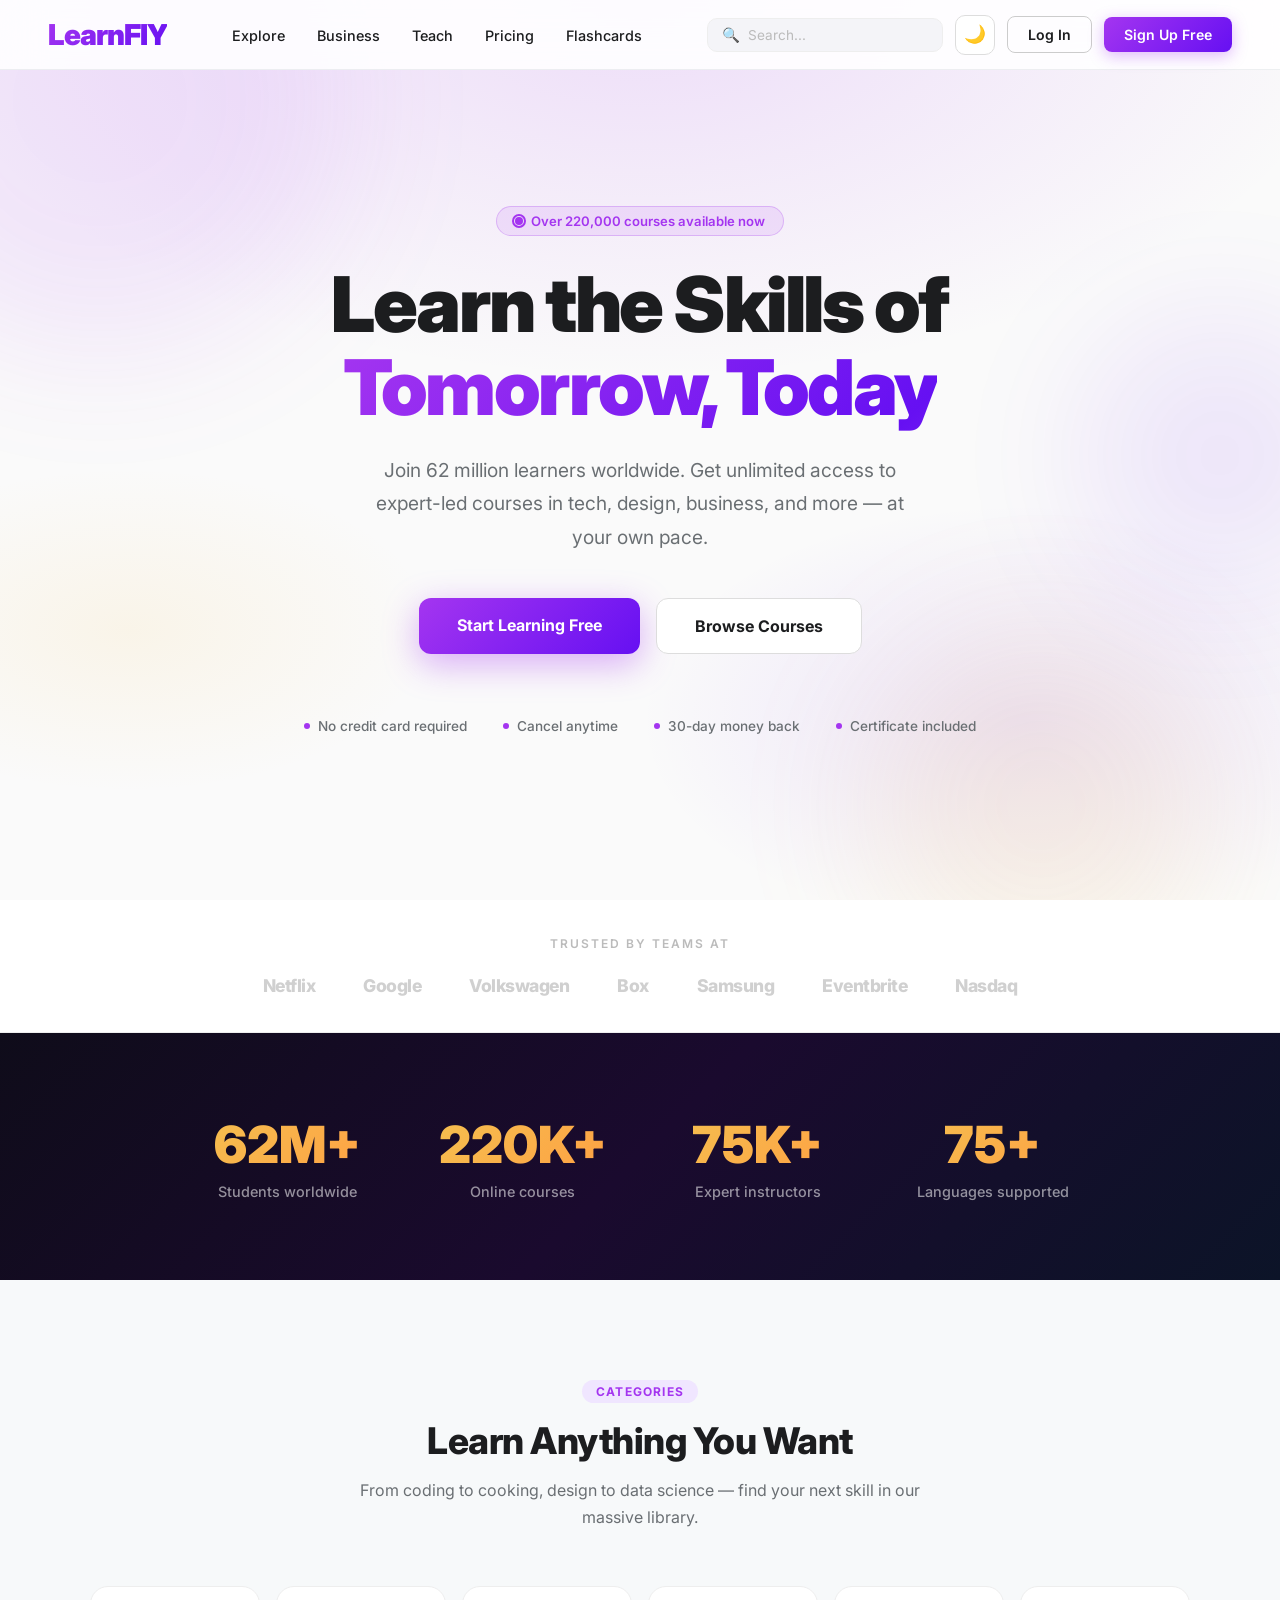
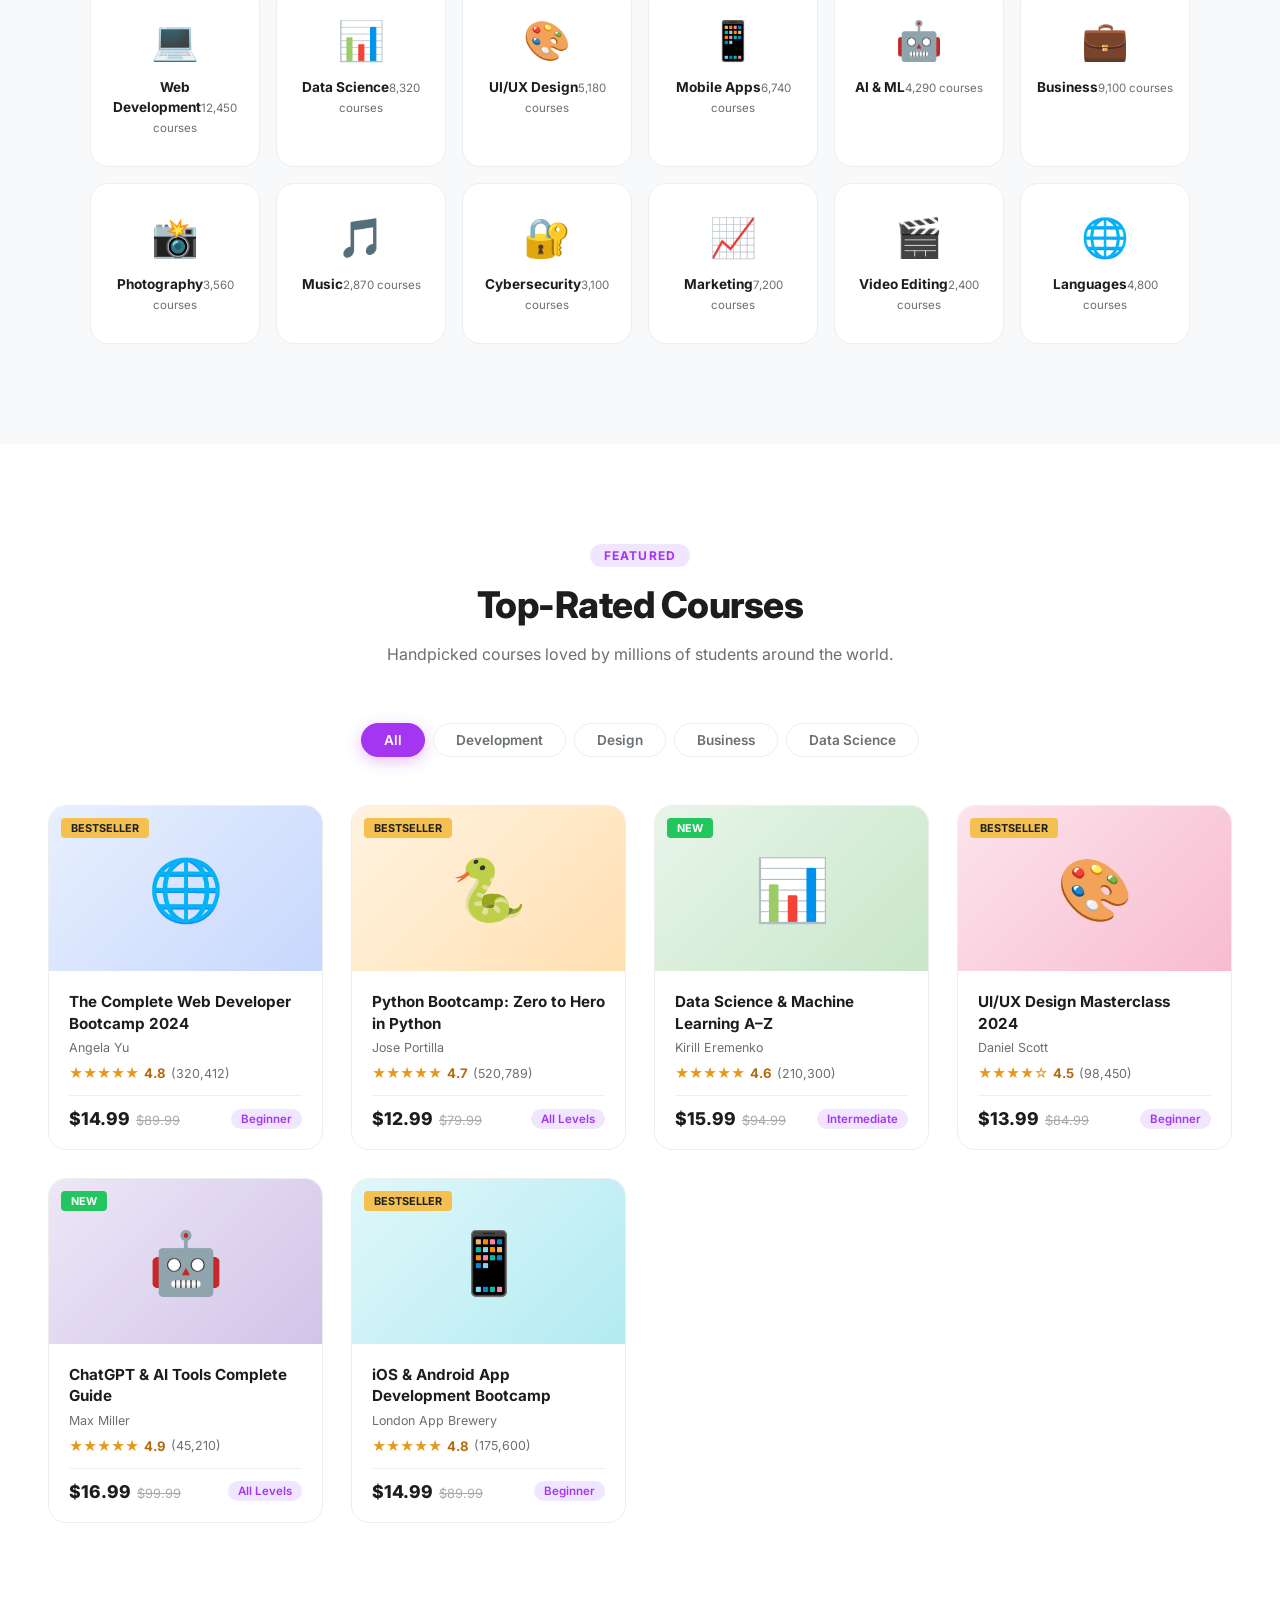
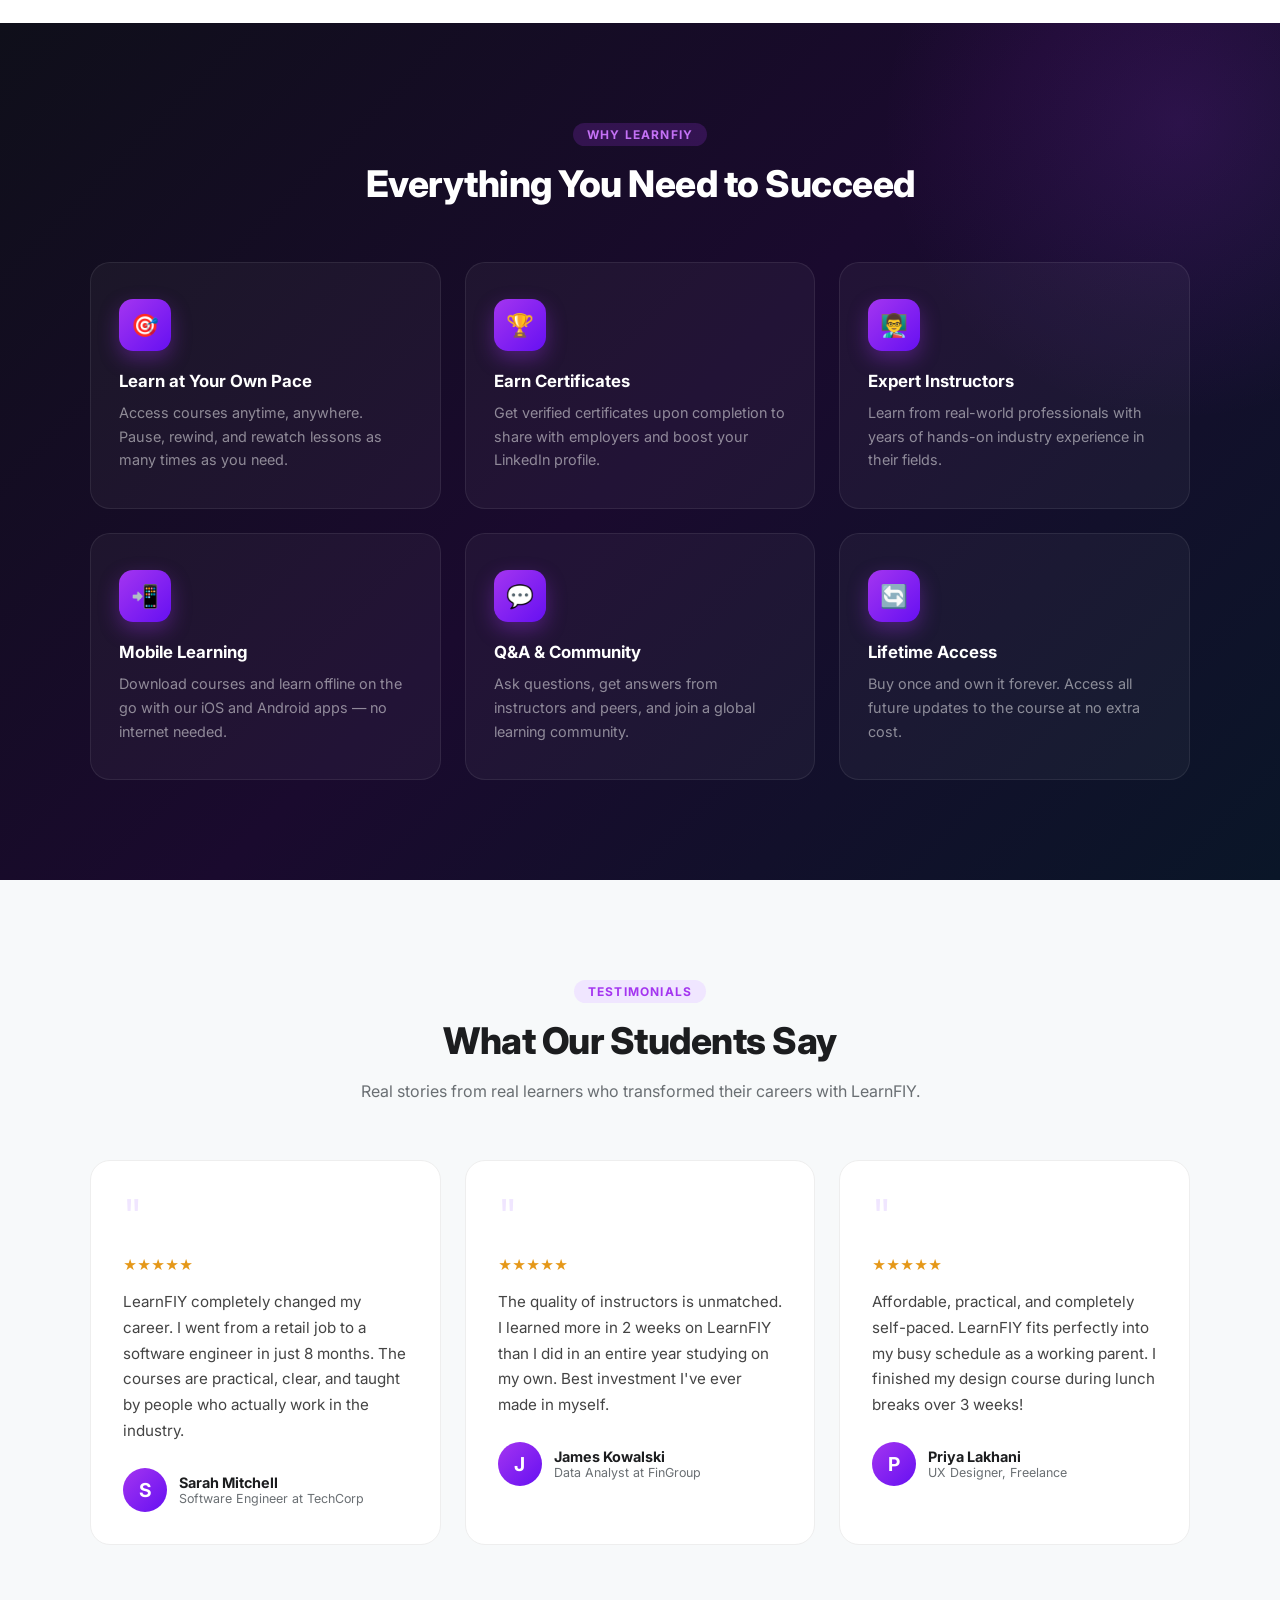
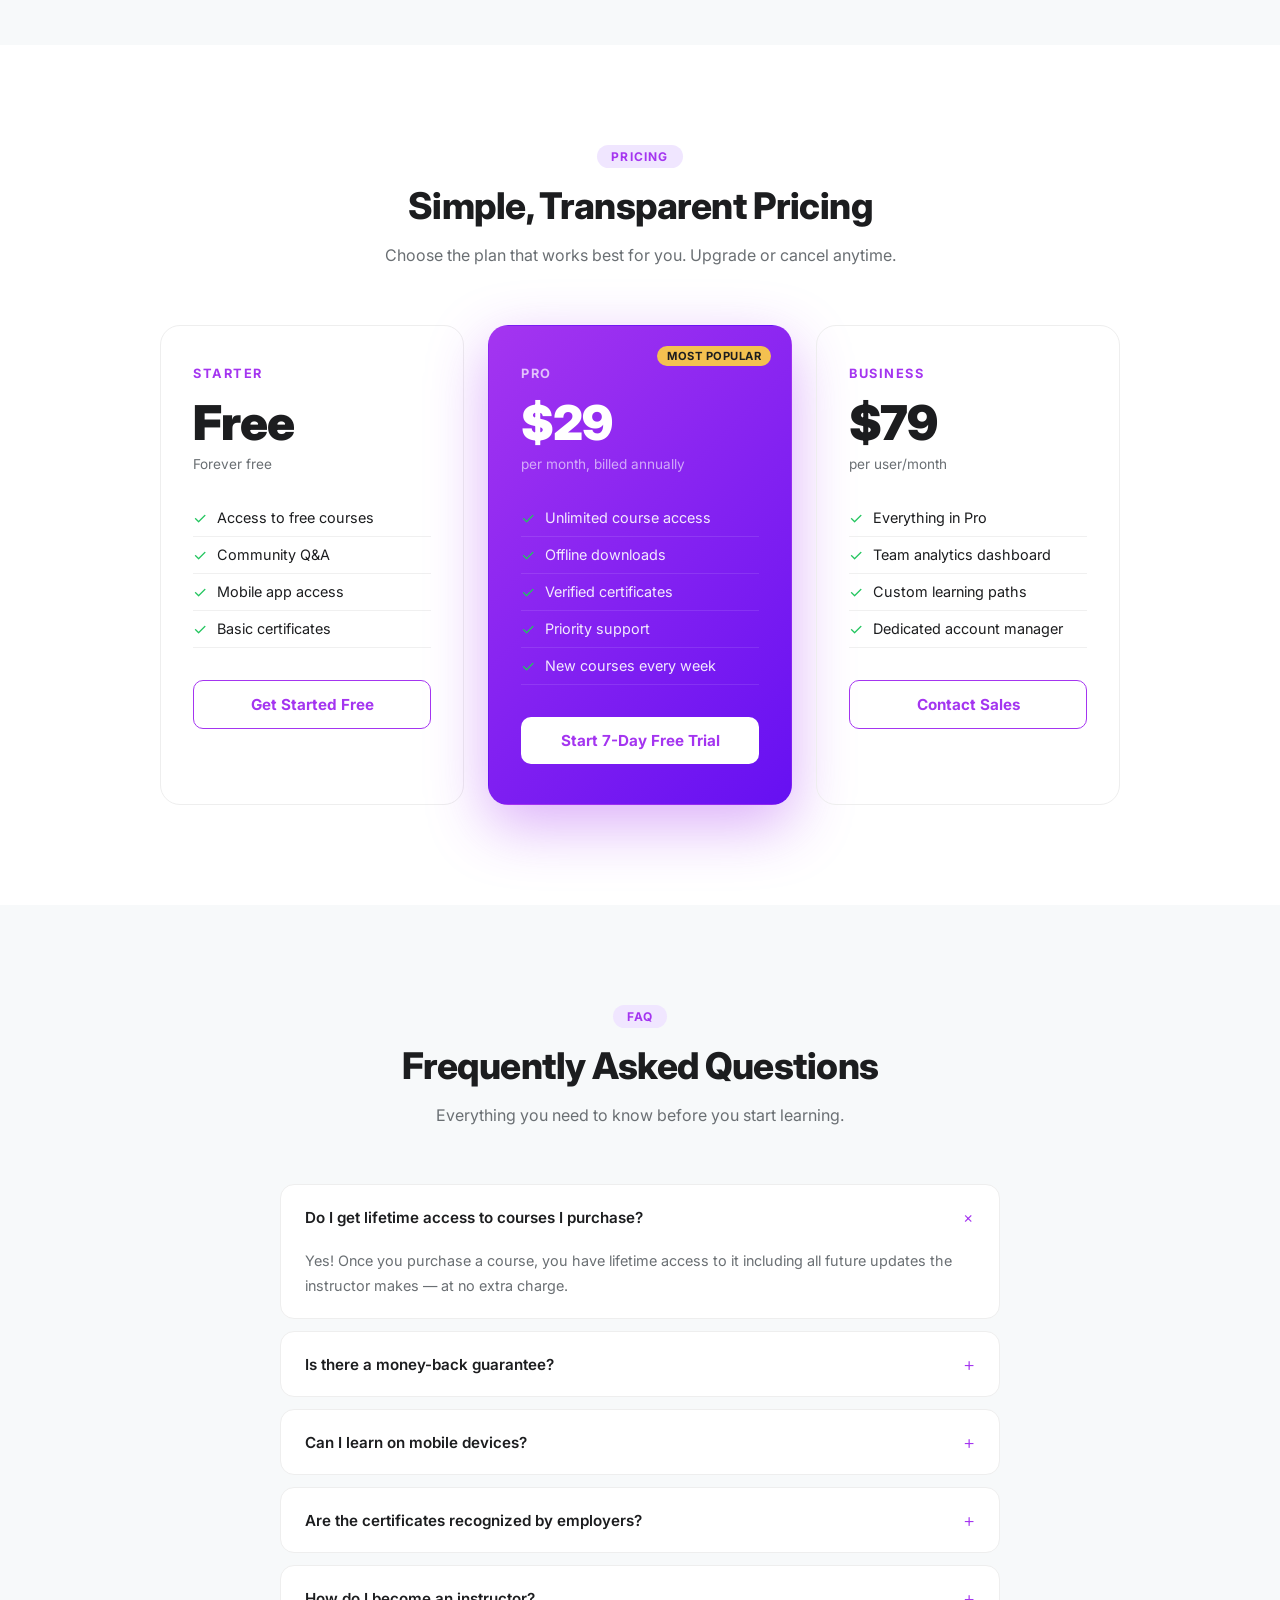
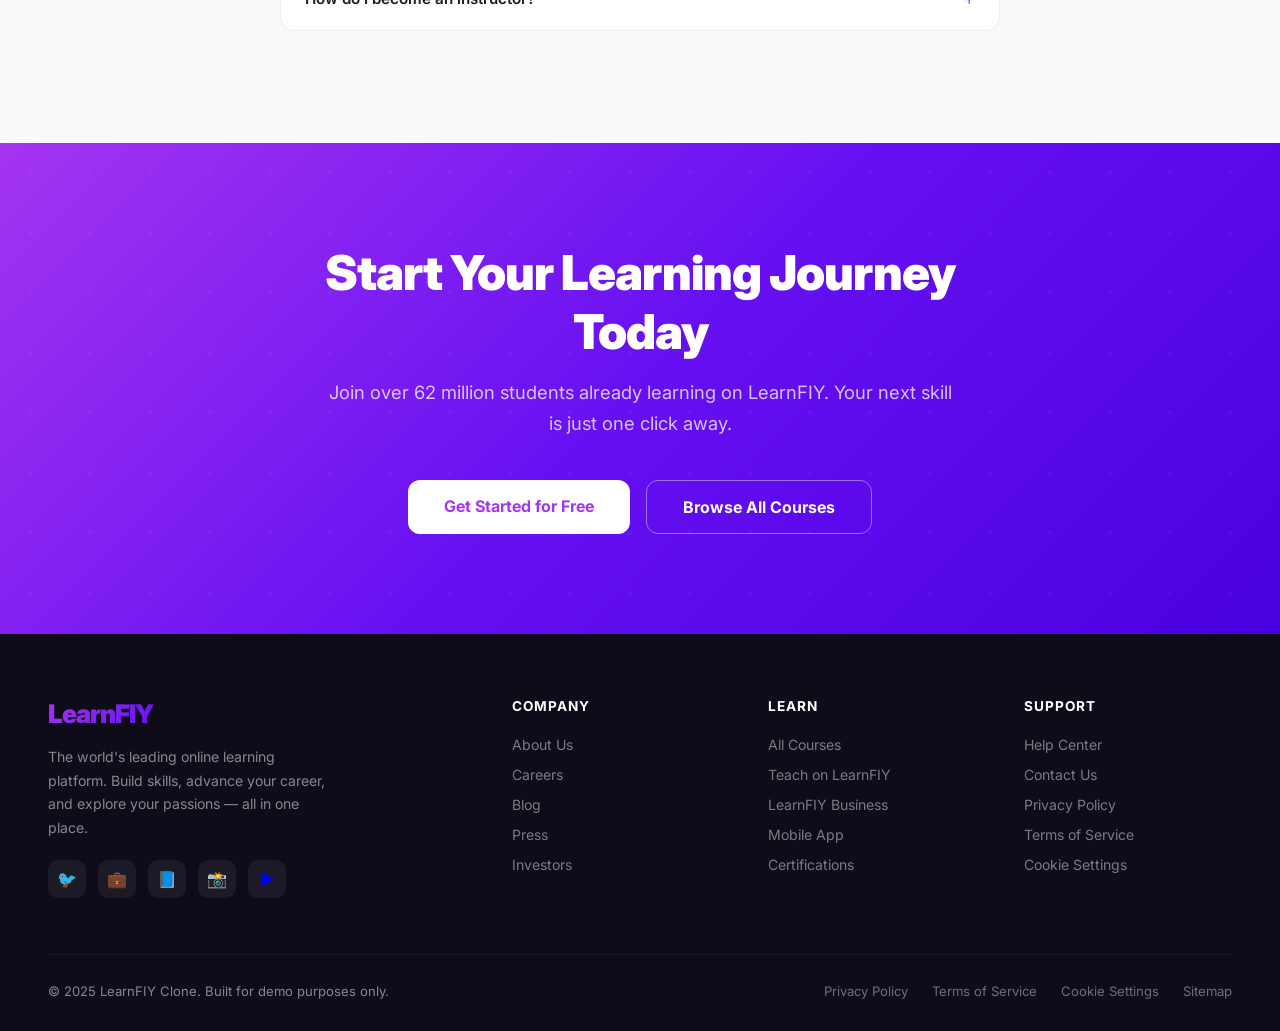
==== commit 8a34ea7a: "Update workspace" ====
--- a/index.html
+++ b/index.html
@@ -6,6 +6,7 @@
   <title>LearnFIY – Learn Without Limits</title>
   <link href="https://fonts.googleapis.com/css2?family=Inter:wght@300;400;500;600;700;800;900&display=swap" rel="stylesheet"/>
   <link rel="stylesheet" href="assets/css/styles.css">
+  <link rel="stylesheet" href="assets/css/flashcards.css">
 </head>
 <body>
   <nav>
@@ -15,8 +16,14 @@
       <li><a href="#">Business</a></li>
       <li><a href="#">Teach</a></li>
       <li><a href="#">Pricing</a></li>
+      <li><a href="pages/flashcards.html">Flashcards</a></li>
     </ul>
     <div class="nav-right">
+      <div class="fc-nav-search">
+        <span class="search-icon">&#128269;</span>
+        <input type="text" placeholder="Search..." />
+      </div>
+      <button class="dark-toggle" id="darkToggle" onclick="toggleDark()" title="Toggle dark mode">&#127769;</button>
       <a href="pages/signup-login.html" class="btn btn-ghost">Log In</a>
       <a href="pages/signup-login.html" class="btn btn-purple">Sign Up Free</a>
     </div>
@@ -471,6 +478,7 @@
   </footer>
 
   <script src="assets/js/script.js"></script>
+  <script src="assets/js/flashcards.js"></script>
 
 </body>
 </html>
--- a/assets/css/flashcards.css
+++ b/assets/css/flashcards.css
@@ -0,0 +1,887 @@
+/* ===== FLASHCARDS PAGE ===== */
+
+/* DARK MODE - Global (works on all pages) */
+body.dark-mode {
+  --dark: #e8e8ec;
+  --gray: #9ca3af;
+  --light: #141420;
+  --white: #1e1e2e;
+  background: #0a0a0f;
+  color: #e8e8ec;
+}
+body.dark-mode nav {
+  background: rgba(10,10,15,0.95);
+  border-bottom-color: rgba(255,255,255,0.06);
+}
+body.dark-mode .logo {
+  background: linear-gradient(135deg, #c084fc, #a855f7);
+  -webkit-background-clip: text;
+  -webkit-text-fill-color: transparent;
+}
+body.dark-mode .nav-center a {
+  color: #d1d5db;
+}
+body.dark-mode .btn-ghost {
+  border-color: rgba(255,255,255,0.2);
+  color: #e5e7eb;
+}
+body.dark-mode .btn-ghost:hover {
+  border-color: #a855f7;
+  color: #c084fc;
+}
+
+/* Hero */
+body.dark-mode .hero {
+  background: #0a0a0f;
+}
+body.dark-mode .hero-bg {
+  background: 
+    radial-gradient(ellipse 80% 60% at 50% 0%, rgba(168,85,247,0.12) 0%, transparent 70%),
+    radial-gradient(ellipse 50% 40% at 80% 80%, rgba(102,16,242,0.08) 0%, transparent 60%),
+    #0a0a0f;
+}
+body.dark-mode .hero p {
+  color: #9ca3af;
+}
+body.dark-mode .hero-trust .trust-item {
+  color: #6b7280;
+}
+body.dark-mode .btn-hero-secondary {
+  background: #1f1f2e;
+  border-color: rgba(255,255,255,0.15);
+  color: #e5e7eb;
+}
+body.dark-mode .btn-hero-secondary:hover {
+  border-color: #a855f7;
+  color: #c084fc;
+}
+
+/* Logos */
+body.dark-mode .logos {
+  background: #0d0d12;
+  border-bottom-color: rgba(255,255,255,0.05);
+}
+body.dark-mode .logo-item {
+  color: #3f3f46;
+}
+body.dark-mode .logo-item:hover {
+  color: #a855f7;
+}
+body.dark-mode .logos-label {
+  color: #52525b;
+}
+
+/* Stats */
+body.dark-mode .stats {
+  background: linear-gradient(135deg, #0c0c14 0%, #1a1028 50%, #0c1018 100%);
+}
+body.dark-mode .stat-item p {
+  color: rgba(255,255,255,0.4);
+}
+
+/* Categories */
+body.dark-mode .categories {
+  background: #0a0a0f;
+}
+body.dark-mode .cat-card {
+  background: #13131a;
+  border-color: rgba(255,255,255,0.06);
+}
+body.dark-mode .cat-card:hover {
+  background: linear-gradient(135deg, #7c3aed, #6610f2);
+}
+body.dark-mode .cat-name {
+  color: #e5e7eb;
+}
+body.dark-mode .cat-card:hover .cat-name,
+body.dark-mode .cat-card:hover .cat-count {
+  color: #fff;
+}
+body.dark-mode .cat-count {
+  color: #6b7280;
+}
+
+/* Courses */
+body.dark-mode .courses {
+  background: #0d0d12;
+}
+body.dark-mode .tab-btn {
+  background: #1a1a24;
+  border-color: rgba(255,255,255,0.08);
+  color: #9ca3af;
+}
+body.dark-mode .tab-btn.active,
+body.dark-mode .tab-btn:hover {
+  background: #a855f7;
+  border-color: #a855f7;
+  color: #fff;
+}
+body.dark-mode .course-card {
+  background: #13131a;
+  border-color: rgba(255,255,255,0.06);
+}
+body.dark-mode .course-info h3 {
+  color: #e5e7eb;
+}
+body.dark-mode .course-info .instructor {
+  color: #6b7280;
+}
+body.dark-mode .course-footer {
+  border-top-color: rgba(255,255,255,0.06);
+}
+body.dark-mode .course-level {
+  background: rgba(168,85,247,0.15);
+  color: #c084fc;
+}
+
+/* Features */
+body.dark-mode .features {
+  background: linear-gradient(135deg, #0c0c14 0%, #1a1028 50%, #0a0f18 100%);
+}
+body.dark-mode .feature-card {
+  background: rgba(255,255,255,0.03);
+  border-color: rgba(255,255,255,0.05);
+}
+body.dark-mode .feature-card:hover {
+  background: rgba(168,85,247,0.1);
+  border-color: rgba(168,85,247,0.25);
+}
+body.dark-mode .feature-card p {
+  color: rgba(255,255,255,0.45);
+}
+
+/* Testimonials */
+body.dark-mode .testimonials {
+  background: #0a0a0f;
+}
+body.dark-mode .testimonial-card {
+  background: #13131a;
+  border-color: rgba(255,255,255,0.06);
+}
+body.dark-mode .testimonial-card p {
+  color: #9ca3af;
+}
+body.dark-mode .quote-icon {
+  color: rgba(168,85,247,0.3);
+}
+body.dark-mode .author-role {
+  color: #6b7280;
+}
+
+/* Pricing */
+body.dark-mode .pricing {
+  background: #0d0d12;
+}
+body.dark-mode .pricing-card {
+  background: #13131a;
+  border-color: rgba(255,255,255,0.06);
+}
+body.dark-mode .pricing-features li {
+  border-bottom-color: rgba(255,255,255,0.06);
+  color: #9ca3af;
+}
+body.dark-mode .btn-pricing-outline {
+  border-color: #a855f7;
+  color: #c084fc;
+}
+body.dark-mode .btn-pricing-outline:hover {
+  background: #a855f7;
+  color: #fff;
+}
+
+/* FAQ */
+body.dark-mode .faq {
+  background: #0a0a0f;
+}
+body.dark-mode .faq-item {
+  background: #13131a;
+  border-color: rgba(255,255,255,0.06);
+}
+body.dark-mode .faq-question {
+  color: #e5e7eb;
+}
+body.dark-mode .faq-answer {
+  color: #9ca3af;
+}
+
+/* CTA */
+body.dark-mode .cta {
+  background: linear-gradient(135deg, #1e1030 0%, #2d1a4a 50%, #1a1030 100%);
+}
+body.dark-mode .cta p {
+  color: rgba(255,255,255,0.65);
+}
+body.dark-mode .btn-cta-outline {
+  border-color: rgba(255,255,255,0.3);
+  color: #fff;
+}
+body.dark-mode .btn-cta-outline:hover {
+  background: rgba(255,255,255,0.1);
+  border-color: #fff;
+}
+
+/* Footer */
+body.dark-mode footer {
+  background: #050508;
+}
+body.dark-mode .footer-brand p {
+  color: rgba(255,255,255,0.4);
+}
+body.dark-mode .footer-col ul li a {
+  color: rgba(255,255,255,0.4);
+}
+body.dark-mode .footer-col ul li a:hover {
+  color: #c084fc;
+}
+body.dark-mode .footer-bottom {
+  border-top-color: rgba(255,255,255,0.05);
+}
+body.dark-mode .footer-bottom p {
+  color: rgba(255,255,255,0.35);
+}
+body.dark-mode .footer-bottom-links a {
+  color: rgba(255,255,255,0.35);
+}
+body.dark-mode .social-btn {
+  background: rgba(255,255,255,0.05);
+}
+body.dark-mode .social-btn:hover {
+  background: #a855f7;
+}
+
+/* Section Headers */
+body.dark-mode .section-header p {
+  color: #9ca3af;
+}
+body.dark-mode .fc-hero {
+  background: radial-gradient(ellipse 80% 60% at 50% 0%, rgba(164,53,240,0.18) 0%, transparent 70%), #0f0e1a;
+}
+body.dark-mode .fc-controls-bar {
+  background: #1a1928;
+  border-bottom-color: rgba(255,255,255,0.07);
+}
+body.dark-mode .fc-deck-select-wrap select {
+  background: #252438;
+  border-color: rgba(255,255,255,0.12);
+  color: #f0f0f0;
+}
+body.dark-mode .fc-card-front {
+  background: #1e1d2e;
+  border-color: rgba(255,255,255,0.1);
+  box-shadow: 0 20px 60px rgba(0,0,0,0.4);
+}
+body.dark-mode .fc-card-question { color: #f0f0f0; }
+body.dark-mode .fc-flip-hint { color: #555; }
+body.dark-mode .fc-btn-prev,
+body.dark-mode .fc-btn-next {
+  background: #1e1d2e;
+  border-color: rgba(255,255,255,0.12);
+  color: #f0f0f0;
+}
+body.dark-mode .fc-sidebar-card {
+  background: #1a1928;
+  border-color: rgba(255,255,255,0.07);
+}
+body.dark-mode .fc-sidebar-card h3 { color: #f0f0f0; }
+body.dark-mode .fc-deck-item { background: #252438; }
+body.dark-mode kbd {
+  background: #252438;
+  border-color: rgba(255,255,255,0.12);
+  color: #f0f0f0;
+  box-shadow: 0 1px 0 #111;
+}
+body.dark-mode .fc-progress-bar { background: #2a2940; }
+body.dark-mode .fc-modal-box {
+  background: #1e1d2e;
+  color: #f0f0f0;
+}
+body.dark-mode .fc-modal-box p { color: #a0a0b0; }
+body.dark-mode .fc-modal-box h2 { color: #f0f0f0; }
+
+/* DARK MODE TOGGLE */
+.dark-toggle {
+  width: 40px;
+  height: 40px;
+  border-radius: 10px;
+  border: 1.5px solid #ddd;
+  background: #fff;
+  cursor: pointer;
+  display: flex;
+  align-items: center;
+  justify-content: center;
+  font-size: 1.1rem;
+  transition: all 0.25s;
+  flex-shrink: 0;
+}
+.dark-toggle:hover {
+  border-color: var(--purple);
+  transform: translateY(-2px);
+}
+body.dark-mode .dark-toggle {
+  background: #1e1d2e;
+  border-color: rgba(255,255,255,0.15);
+}
+
+/* SEARCH BAR (navbar) */
+.fc-nav-search {
+  display: flex;
+  align-items: center;
+  gap: 8px;
+  background: #f4f4f8;
+  border: 1.5px solid #eee;
+  border-radius: 10px;
+  padding: 7px 14px;
+  transition: border-color 0.2s, box-shadow 0.2s;
+}
+.fc-nav-search:focus-within {
+  border-color: var(--purple);
+  box-shadow: 0 0 0 3px rgba(164,53,240,0.1);
+}
+.fc-nav-search .search-icon {
+  font-size: 0.9rem;
+  color: #aaa;
+}
+.fc-nav-search input {
+  border: none;
+  background: transparent;
+  font-family: 'Inter', sans-serif;
+  font-size: 0.85rem;
+  color: var(--dark);
+  outline: none;
+  width: 180px;
+}
+.fc-nav-search input::placeholder { color: #bbb; }
+body.dark-mode .fc-nav-search {
+  background: #1e1d2e;
+  border-color: rgba(255,255,255,0.1);
+}
+body.dark-mode .fc-nav-search input { color: #f0f0f0; }
+
+/* HERO */
+.fc-hero {
+  min-height: 380px;
+  display: flex;
+  align-items: center;
+  justify-content: center;
+  text-align: center;
+  position: relative;
+  padding: 130px 40px 70px;
+  overflow: hidden;
+  background: radial-gradient(ellipse 80% 60% at 50% 0%, rgba(164,53,240,0.15) 0%, transparent 70%), #fafafa;
+}
+.fc-hero .blob-1 {
+  width: 420px; height: 420px;
+  background: rgba(164,53,240,0.22);
+  top: -130px; left: -110px;
+}
+.fc-hero .blob-2 {
+  width: 300px; height: 300px;
+  background: rgba(244,193,80,0.3);
+  bottom: -70px; right: 5%;
+}
+.fc-hero-content {
+  position: relative;
+  z-index: 2;
+  max-width: 700px;
+}
+.fc-hero-content .section-tag {
+  margin-bottom: 20px;
+  display: inline-block;
+  font-size: 0.78rem;
+  padding: 5px 18px;
+}
+.fc-hero-content h1 {
+  font-size: clamp(2.2rem, 5vw, 3.8rem);
+  font-weight: 900;
+  letter-spacing: -2px;
+  line-height: 1.08;
+  margin-bottom: 20px;
+  color: var(--dark);
+}
+.fc-hero-content p {
+  font-size: 1.08rem;
+  color: var(--gray);
+  line-height: 1.75;
+  max-width: 520px;
+  margin: 0 auto;
+}
+
+/* CONTROLS BAR */
+.fc-controls-bar {
+  background: #fff;
+  border-bottom: 1px solid #eee;
+  padding: 14px 48px;
+  position: sticky;
+  top: 70px;
+  z-index: 100;
+  box-shadow: 0 4px 20px rgba(0,0,0,0.06);
+}
+.fc-controls-inner {
+  display: flex;
+  align-items: center;
+  gap: 28px;
+  max-width: 1100px;
+  margin: 0 auto;
+  flex-wrap: wrap;
+}
+.fc-deck-select-wrap {
+  display: flex;
+  align-items: center;
+  gap: 10px;
+}
+.fc-deck-select-wrap label {
+  font-size: 0.8rem;
+  font-weight: 700;
+  color: var(--gray);
+  white-space: nowrap;
+  text-transform: uppercase;
+  letter-spacing: 0.8px;
+}
+.fc-deck-select-wrap select {
+  padding: 9px 16px;
+  border-radius: 10px;
+  border: 1.5px solid #e0e0e0;
+  font-family: 'Inter', sans-serif;
+  font-size: 0.88rem;
+  font-weight: 600;
+  color: var(--dark);
+  background: #f7f9fa;
+  cursor: pointer;
+  transition: all 0.2s;
+  outline: none;
+  appearance: none;
+  background-image: url("data:image/svg+xml,%3Csvg xmlns='http://www.w3.org/2000/svg' width='12' height='12' viewBox='0 0 12 12'%3E%3Cpath fill='%236a6f73' d='M6 8L1 3h10z'/%3E%3C/svg%3E");
+  background-repeat: no-repeat;
+  background-position: right 12px center;
+  padding-right: 32px;
+}
+.fc-deck-select-wrap select:focus {
+  border-color: var(--purple);
+  background-color: #fff;
+  box-shadow: 0 0 0 3px rgba(164,53,240,0.1);
+}
+.fc-progress-wrap {
+  flex: 1;
+  min-width: 180px;
+}
+.fc-progress-wrap span {
+  font-size: 0.78rem;
+  font-weight: 700;
+  color: var(--gray);
+  display: block;
+  margin-bottom: 7px;
+  text-transform: uppercase;
+  letter-spacing: 0.5px;
+}
+.fc-progress-bar {
+  height: 8px;
+  background: #eee;
+  border-radius: 50px;
+  overflow: hidden;
+}
+.fc-progress-fill {
+  height: 100%;
+  background: linear-gradient(90deg, var(--purple), #6610f2, #c471f5);
+  border-radius: 50px;
+  transition: width 0.5s cubic-bezier(0.4,0,0.2,1);
+  width: 0%;
+  position: relative;
+}
+.fc-progress-fill::after {
+  content: '';
+  position: absolute;
+  right: 0; top: 0; bottom: 0;
+  width: 20px;
+  background: rgba(255,255,255,0.3);
+  border-radius: 50px;
+}
+.fc-stats {
+  display: flex;
+  gap: 10px;
+}
+.fc-stat {
+  display: flex;
+  align-items: center;
+  gap: 7px;
+  font-size: 0.8rem;
+  font-weight: 700;
+  padding: 7px 16px;
+  border-radius: 50px;
+  letter-spacing: 0.3px;
+}
+.fc-stat span {
+  font-size: 1.05rem;
+  font-weight: 900;
+}
+.fc-stat-know {
+  background: #dcfce7;
+  color: #15803d;
+  border: 1px solid #bbf7d0;
+}
+.fc-stat-review {
+  background: #fef9c3;
+  color: #b45309;
+  border: 1px solid #fde68a;
+}
+
+/* MAIN LAYOUT */
+.fc-main {
+  display: grid;
+  grid-template-columns: 1fr 300px;
+  gap: 32px;
+  max-width: 1100px;
+  margin: 48px auto;
+  padding: 0 48px;
+  align-items: start;
+}
+
+/* CARD AREA */
+.fc-card-area {
+  display: flex;
+  flex-direction: column;
+  align-items: center;
+  gap: 28px;
+}
+
+/* FLASHCARD */
+.fc-card {
+  width: 100%;
+  max-width: 660px;
+  height: 380px;
+  perspective: 1400px;
+  cursor: pointer;
+  filter: drop-shadow(0 8px 32px rgba(164,53,240,0.10));
+  transition: filter 0.3s;
+}
+.fc-card:hover {
+  filter: drop-shadow(0 16px 48px rgba(164,53,240,0.18));
+}
+.fc-card-inner {
+  width: 100%;
+  height: 100%;
+  position: relative;
+  transform-style: preserve-3d;
+  transition: transform 0.65s cubic-bezier(0.35, 0.15, 0.15, 1);
+}
+.fc-card-inner.flipped {
+  transform: rotateY(180deg);
+}
+.fc-card-front,
+.fc-card-back {
+  position: absolute;
+  inset: 0;
+  backface-visibility: hidden;
+  -webkit-backface-visibility: hidden;
+  border-radius: 28px;
+  display: flex;
+  flex-direction: column;
+  align-items: center;
+  justify-content: center;
+  padding: 44px 48px;
+  text-align: center;
+}
+.fc-card-front {
+  background: #ffffff;
+  border: 2px solid #f0eeff;
+  box-shadow: 0 2px 0 #e8e0ff, 0 24px 64px rgba(100,60,200,0.07);
+}
+.fc-card-back {
+  background: linear-gradient(145deg, #7c3aed, #a435f0 55%, #6610f2);
+  color: #fff;
+  transform: rotateY(180deg);
+  box-shadow: 0 2px 0 rgba(0,0,0,0.2), 0 24px 64px rgba(164,53,240,0.4);
+  border: 2px solid rgba(255,255,255,0.12);
+}
+.fc-card-category {
+  font-size: 0.7rem;
+  font-weight: 800;
+  text-transform: uppercase;
+  letter-spacing: 2px;
+  color: var(--purple);
+  background: linear-gradient(135deg, #f0e6ff, #e8d8ff);
+  padding: 5px 16px;
+  border-radius: 50px;
+  margin-bottom: 28px;
+  border: 1px solid #ddd0ff;
+}
+.fc-card-question {
+  font-size: 1.4rem;
+  font-weight: 800;
+  color: var(--dark);
+  line-height: 1.42;
+  margin-bottom: 28px;
+  letter-spacing: -0.3px;
+}
+.fc-flip-hint {
+  font-size: 0.73rem;
+  color: #c8c0e0;
+  font-weight: 600;
+  display: flex;
+  align-items: center;
+  gap: 6px;
+}
+.fc-flip-hint::before {
+  content: '↕';
+  font-size: 0.9rem;
+  color: var(--purple);
+  opacity: 0.5;
+}
+.fc-card-answer-label {
+  font-size: 0.68rem;
+  font-weight: 800;
+  text-transform: uppercase;
+  letter-spacing: 2px;
+  color: rgba(255,255,255,0.5);
+  margin-bottom: 22px;
+  background: rgba(255,255,255,0.1);
+  padding: 4px 14px;
+  border-radius: 50px;
+}
+.fc-card-answer {
+  font-size: 1.12rem;
+  font-weight: 600;
+  line-height: 1.65;
+  color: rgba(255,255,255,0.95);
+}
+
+/* ACTION ROW */
+.fc-action-row {
+  display: flex;
+  align-items: center;
+  justify-content: space-between;
+  width: 100%;
+  max-width: 660px;
+  gap: 12px;
+}
+.fc-verdict-btns {
+  display: flex;
+  gap: 10px;
+}
+.fc-btn {
+  padding: 13px 26px;
+  border-radius: 12px;
+  font-family: 'Inter', sans-serif;
+  font-size: 0.88rem;
+  font-weight: 700;
+  cursor: pointer;
+  border: none;
+  transition: all 0.25s cubic-bezier(0.4,0,0.2,1);
+  letter-spacing: 0.2px;
+}
+.fc-btn-prev,
+.fc-btn-next {
+  background: #fff;
+  color: var(--dark);
+  border: 1.5px solid #e0e0e0;
+  box-shadow: 0 2px 8px rgba(0,0,0,0.06);
+}
+.fc-btn-prev:hover,
+.fc-btn-next:hover {
+  border-color: var(--purple);
+  color: var(--purple);
+  transform: translateY(-2px);
+  box-shadow: 0 6px 18px rgba(164,53,240,0.15);
+}
+.fc-btn-know {
+  background: linear-gradient(135deg, #22c55e, #16a34a);
+  color: #fff;
+  box-shadow: 0 4px 16px rgba(34,197,94,0.35);
+}
+.fc-btn-know:hover {
+  transform: translateY(-2px);
+  box-shadow: 0 8px 24px rgba(34,197,94,0.45);
+}
+.fc-btn-review {
+  background: linear-gradient(135deg, #f59e0b, #d97706);
+  color: #fff;
+  box-shadow: 0 4px 16px rgba(245,158,11,0.35);
+}
+.fc-btn-review:hover {
+  transform: translateY(-2px);
+  box-shadow: 0 8px 24px rgba(245,158,11,0.45);
+}
+
+/* SIDEBAR */
+.fc-sidebar {
+  display: flex;
+  flex-direction: column;
+  gap: 20px;
+}
+.fc-sidebar-card {
+  background: #fff;
+  border: 1.5px solid #eee;
+  border-radius: 18px;
+  padding: 24px;
+}
+.fc-sidebar-card h3 {
+  font-size: 0.88rem;
+  font-weight: 800;
+  text-transform: uppercase;
+  letter-spacing: 1px;
+  color: var(--dark);
+  margin-bottom: 16px;
+}
+
+/* DECK LIST */
+.fc-deck-list {
+  display: flex;
+  flex-direction: column;
+  gap: 8px;
+}
+.fc-deck-item {
+  display: flex;
+  align-items: center;
+  justify-content: space-between;
+  padding: 8px 12px;
+  border-radius: 8px;
+  font-size: 0.82rem;
+  font-weight: 500;
+  color: var(--gray);
+  background: #f7f9fa;
+  transition: all 0.2s;
+}
+.fc-deck-item.active {
+  background: var(--purple-light);
+  color: var(--purple);
+  font-weight: 700;
+}
+.fc-deck-item.done {
+  text-decoration: line-through;
+  opacity: 0.5;
+}
+.fc-deck-item-num {
+  font-size: 0.75rem;
+  background: #fff;
+  border: 1px solid #eee;
+  border-radius: 50px;
+  padding: 1px 7px;
+  font-weight: 700;
+  color: var(--gray);
+}
+.fc-deck-item.active .fc-deck-item-num {
+  background: var(--purple);
+  color: #fff;
+  border-color: transparent;
+}
+
+/* SHORTCUTS */
+.fc-shortcuts {
+  list-style: none;
+  display: flex;
+  flex-direction: column;
+  gap: 10px;
+}
+.fc-shortcuts li {
+  display: flex;
+  align-items: center;
+  gap: 10px;
+  font-size: 0.82rem;
+  color: var(--gray);
+}
+kbd {
+  background: #f0f0f0;
+  border: 1px solid #ddd;
+  border-radius: 5px;
+  padding: 2px 8px;
+  font-size: 0.75rem;
+  font-family: 'Inter', sans-serif;
+  font-weight: 700;
+  color: var(--dark);
+  box-shadow: 0 1px 0 #ccc;
+}
+
+/* COMPLETE MODAL */
+.fc-complete-modal {
+  position: fixed;
+  inset: 0;
+  background: rgba(15,12,26,0.7);
+  backdrop-filter: blur(8px);
+  z-index: 2000;
+  display: flex;
+  align-items: center;
+  justify-content: center;
+}
+.fc-modal-box {
+  background: #fff;
+  border-radius: 24px;
+  padding: 48px 40px;
+  text-align: center;
+  max-width: 440px;
+  width: 90%;
+  box-shadow: 0 40px 100px rgba(0,0,0,0.2);
+  animation: fadeUp 0.4s ease;
+}
+.fc-modal-icon {
+  font-size: 3rem;
+  margin-bottom: 16px;
+}
+.fc-modal-box h2 {
+  font-size: 1.8rem;
+  font-weight: 900;
+  letter-spacing: -0.5px;
+  margin-bottom: 10px;
+  color: var(--dark);
+}
+.fc-modal-box p {
+  font-size: 0.95rem;
+  color: var(--gray);
+  margin-bottom: 28px;
+}
+.fc-modal-stats {
+  display: flex;
+  gap: 16px;
+  justify-content: center;
+  margin-bottom: 32px;
+}
+.fc-modal-stat {
+  border-radius: 14px;
+  padding: 16px 28px;
+  display: flex;
+  flex-direction: column;
+  align-items: center;
+  gap: 4px;
+}
+.fc-modal-stat span {
+  font-size: 2rem;
+  font-weight: 900;
+}
+.fc-modal-stat small {
+  font-size: 0.75rem;
+  font-weight: 600;
+  text-transform: uppercase;
+  letter-spacing: 1px;
+}
+.fc-modal-stat.know {
+  background: #dcfce7;
+  color: #16a34a;
+}
+.fc-modal-stat.review {
+  background: #fef3c7;
+  color: #d97706;
+}
+.fc-modal-actions {
+  display: flex;
+  gap: 12px;
+  justify-content: center;
+  flex-wrap: wrap;
+}
+
+/* RESPONSIVE */
+@media (max-width: 900px) {
+  .fc-main {
+    grid-template-columns: 1fr;
+    padding: 0 20px;
+  }
+  .fc-sidebar {
+    display: grid;
+    grid-template-columns: 1fr 1fr;
+    gap: 16px;
+  }
+}
+@media (max-width: 600px) {
+  .fc-controls-bar { padding: 14px 20px; }
+  .fc-card { height: 280px; }
+  .fc-card-question { font-size: 1.1rem; }
+  .fc-sidebar { grid-template-columns: 1fr; }
+  .fc-action-row { flex-wrap: wrap; justify-content: center; }
+}
